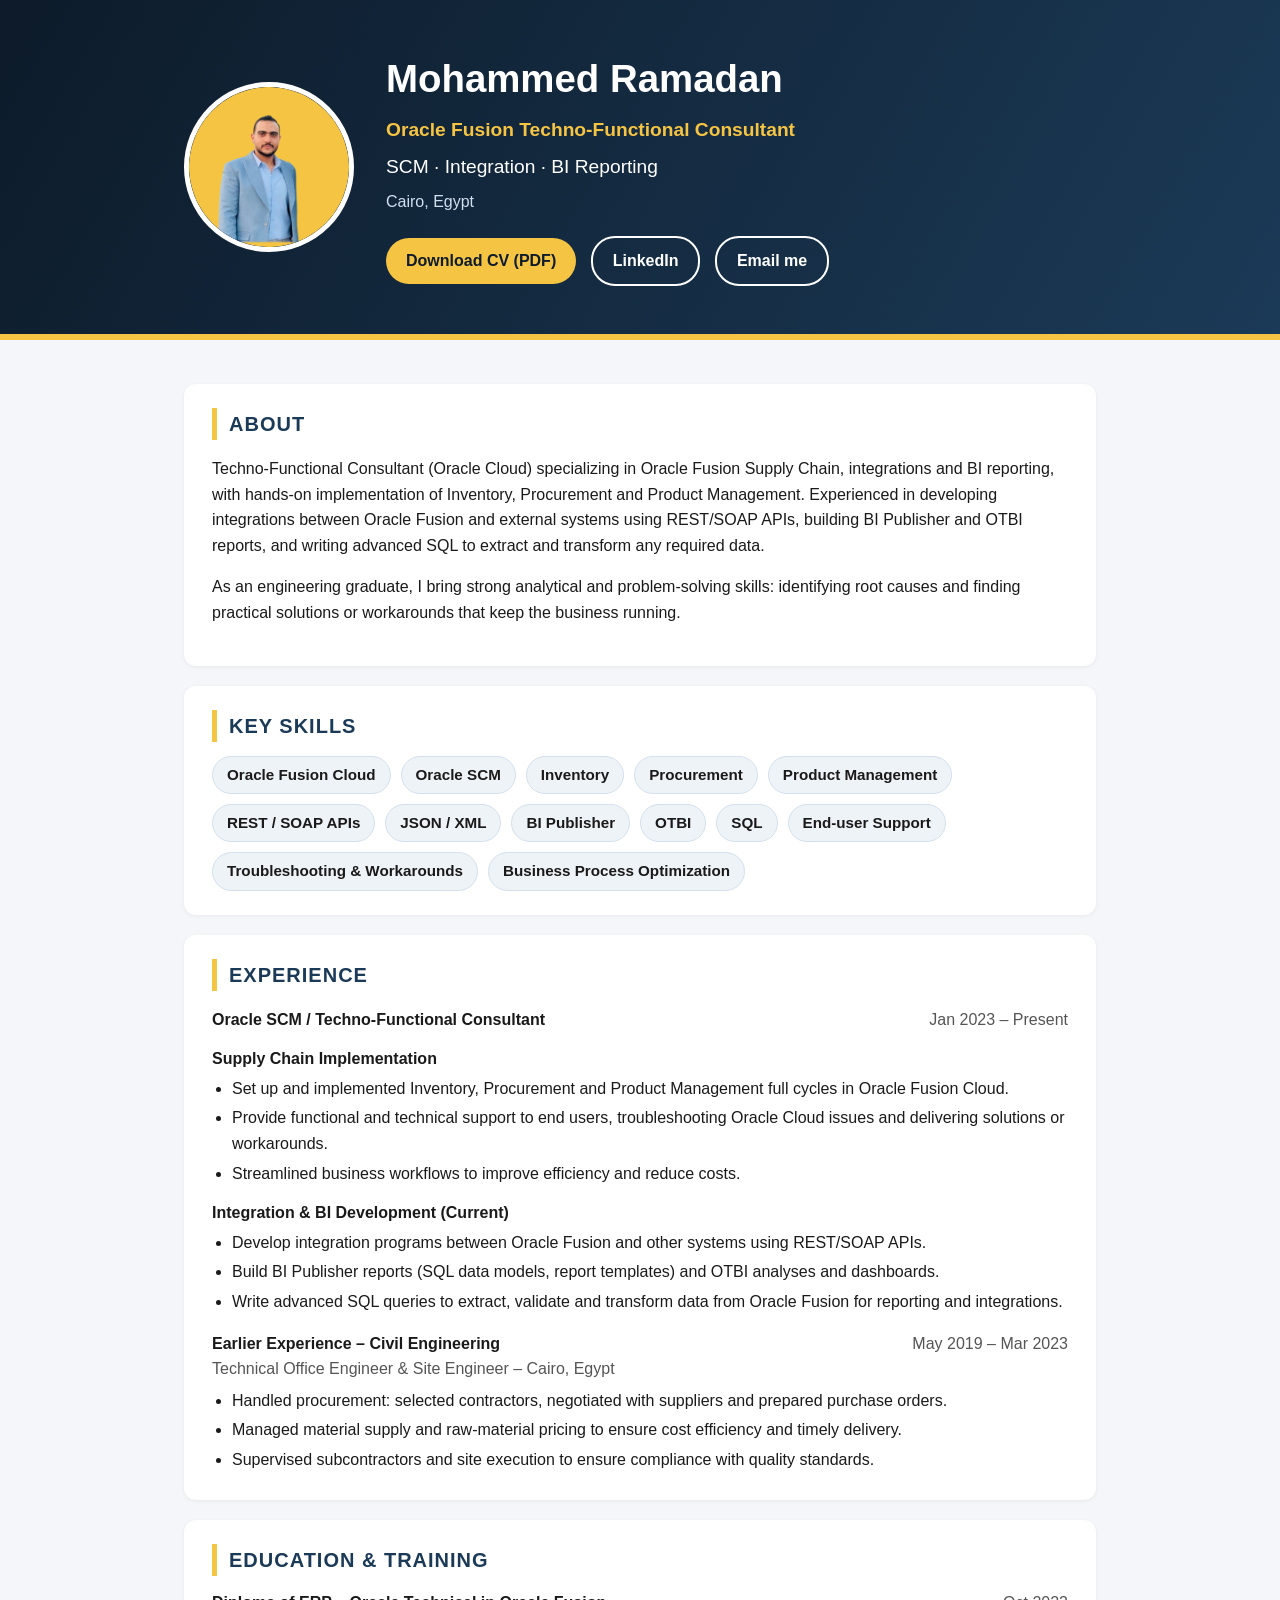
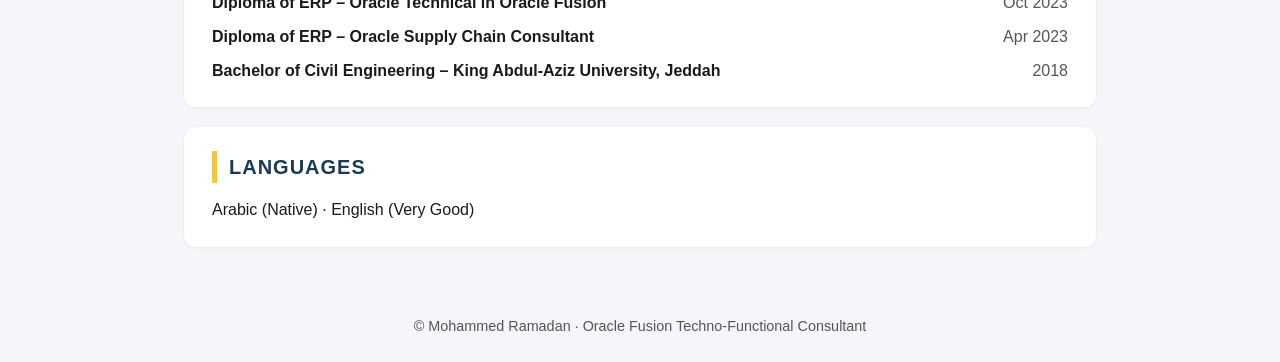
==== index.html @ 152b52aa "Add files via upload" ====
<!DOCTYPE html>
<html lang="en">
<head>
<meta charset="utf-8">
<meta name="viewport" content="width=device-width, initial-scale=1">
<title>Mohammed Ramadan | Oracle Fusion Techno-Functional Consultant (SCM, Integration, BI)</title>
<meta name="description" content="Mohammed Ramadan – Oracle Fusion Techno-Functional Consultant specializing in Supply Chain (Inventory, Procurement, Product Management), integrations with REST/SOAP APIs, BI Publisher, OTBI and SQL. Based in Cairo, Egypt.">
<meta name="keywords" content="Mohammed Ramadan, Oracle Fusion, Oracle Cloud, Techno-Functional Consultant, Oracle SCM, BI Publisher, OTBI, SQL, REST API, SOAP, Oracle Integration, Inventory, Procurement, Product Management, Cairo, Egypt">
<meta name="author" content="Mohammed Ramadan">
<meta property="og:title" content="Mohammed Ramadan | Oracle Fusion Techno-Functional Consultant">
<meta property="og:description" content="Oracle Fusion SCM, Integration (REST/SOAP APIs) and BI Reporting (BI Publisher, OTBI, SQL).">
<meta property="og:type" content="profile">
<script type="application/ld+json">
{
 "@context":"https://schema.org",
 "@type":"Person",
 "name":"Mohammed Ramadan",
 "jobTitle":"Oracle Fusion Techno-Functional Consultant",
 "email":"mailto:zidan.mohammed1994@gmail.com",
 "address":{"@type":"PostalAddress","addressLocality":"Cairo","addressCountry":"EG"},
 "alumniOf":{"@type":"CollegeOrUniversity","name":"King Abdul-Aziz University"},
 "knowsAbout":["Oracle Fusion Cloud","Oracle SCM","Inventory","Procurement","Product Management","REST API","SOAP","BI Publisher","OTBI","SQL"],
 "sameAs":["https://www.linkedin.com/in/mohammed-ramadan-729819268"]
}
</script>
<style>
:root{--navy:#0d1b2a;--navy2:#1b3a57;--gold:#f6c443;--text:#1a1a1a;--muted:#555;--bg:#f4f6f9}
*{box-sizing:border-box}
body{margin:0;font-family:Arial,Helvetica,sans-serif;color:var(--text);background:var(--bg);line-height:1.6}
header{background:linear-gradient(120deg,var(--navy),var(--navy2));color:#fff;border-bottom:6px solid var(--gold)}
.hero{max-width:960px;margin:0 auto;padding:48px 24px;display:flex;gap:32px;align-items:center;flex-wrap:wrap}
.hero img{width:170px;height:170px;border-radius:50%;border:5px solid #fff;flex-shrink:0}
.hero h1{margin:0;font-size:2.4rem}
.hero .role{color:var(--gold);font-weight:bold;font-size:1.2rem;margin:6px 0}
.hero .loc{color:#cfe0f0;margin:4px 0 16px}
.btns a{display:inline-block;margin:6px 10px 0 0;padding:10px 20px;border-radius:24px;font-weight:bold;text-decoration:none}
.btn-gold{background:var(--gold);color:var(--navy)}
.btn-line{border:2px solid #fff;color:#fff}
main{max-width:960px;margin:0 auto;padding:24px}
section{background:#fff;border-radius:12px;padding:24px 28px;margin:20px 0;box-shadow:0 1px 4px rgba(0,0,0,.06)}
h2{margin:0 0 14px;font-size:1.25rem;letter-spacing:1px;text-transform:uppercase;color:var(--navy2);border-left:5px solid var(--gold);padding-left:12px}
.chips{display:flex;flex-wrap:wrap;gap:10px}
.chip{background:#eef3f8;border:1px solid #d4e0ec;padding:6px 14px;border-radius:20px;font-weight:bold;font-size:.95rem}
.job{margin-top:16px}
.job-head{display:flex;justify-content:space-between;flex-wrap:wrap;gap:8px;font-weight:bold}
.job-head span:last-child{color:var(--muted);font-weight:normal}
.company{color:var(--muted);margin-bottom:6px}
h3{font-size:1rem;margin:14px 0 4px}
ul{margin:4px 0;padding-left:20px}
li{margin-bottom:4px}
footer{text-align:center;color:var(--muted);padding:24px;font-size:.9rem}
@media(max-width:600px){.hero{justify-content:center;text-align:center}.hero h1{font-size:1.9rem}}
</style>
</head>
<body>
<header>
 <div class="hero">
  <img src="[data-uri]" alt="Mohammed Ramadan – Oracle Fusion Consultant">
  <div>
   <h1>Mohammed Ramadan</h1>
   <div class="role">Oracle Fusion Techno-Functional Consultant</div>
   <div class="role" style="color:#fff;font-weight:normal">SCM · Integration · BI Reporting</div>
   <div class="loc">Cairo, Egypt</div>
   <div class="btns">
    <a class="btn-gold" href="Mohammed_Ramadan_CV.pdf" download>Download CV (PDF)</a>
    <a class="btn-line" href="https://www.linkedin.com/in/mohammed-ramadan-729819268" target="_blank" rel="noopener">LinkedIn</a>
    <a class="btn-line" href="mailto:zidan.mohammed1994@gmail.com">Email me</a>
   </div>
  </div>
 </div>
</header>
<main>
<section>
 <h2>About</h2>
 <p>Techno-Functional Consultant (Oracle Cloud) specializing in Oracle Fusion Supply Chain, integrations and BI reporting, with hands-on implementation of Inventory, Procurement and Product Management. Experienced in developing integrations between Oracle Fusion and external systems using REST/SOAP APIs, building BI Publisher and OTBI reports, and writing advanced SQL to extract and transform any required data.</p>
 <p>As an engineering graduate, I bring strong analytical and problem-solving skills: identifying root causes and finding practical solutions or workarounds that keep the business running.</p>
</section>

<section>
 <h2>Key Skills</h2>
 <div class="chips">
  <span class="chip">Oracle Fusion Cloud</span><span class="chip">Oracle SCM</span><span class="chip">Inventory</span><span class="chip">Procurement</span><span class="chip">Product Management</span>
  <span class="chip">REST / SOAP APIs</span><span class="chip">JSON / XML</span><span class="chip">BI Publisher</span><span class="chip">OTBI</span><span class="chip">SQL</span>
  <span class="chip">End-user Support</span><span class="chip">Troubleshooting &amp; Workarounds</span><span class="chip">Business Process Optimization</span>
 </div>
</section>

<section>
 <h2>Experience</h2>
 <div class="job">
  <div class="job-head"><span>Oracle SCM / Techno-Functional Consultant</span><span>Jan 2023 – Present</span></div>
  <h3>Supply Chain Implementation</h3>
  <ul>
   <li>Set up and implemented Inventory, Procurement and Product Management full cycles in Oracle Fusion Cloud.</li>
   <li>Provide functional and technical support to end users, troubleshooting Oracle Cloud issues and delivering solutions or workarounds.</li>
   <li>Streamlined business workflows to improve efficiency and reduce costs.</li>
  </ul>
  <h3>Integration &amp; BI Development (Current)</h3>
  <ul>
   <li>Develop integration programs between Oracle Fusion and other systems using REST/SOAP APIs.</li>
   <li>Build BI Publisher reports (SQL data models, report templates) and OTBI analyses and dashboards.</li>
   <li>Write advanced SQL queries to extract, validate and transform data from Oracle Fusion for reporting and integrations.</li>
  </ul>
 </div>
 <div class="job">
  <div class="job-head"><span>Earlier Experience – Civil Engineering</span><span>May 2019 – Mar 2023</span></div>
  <div class="company">Technical Office Engineer &amp; Site Engineer – Cairo, Egypt</div>
  <ul>
   <li>Handled procurement: selected contractors, negotiated with suppliers and prepared purchase orders.</li>
   <li>Managed material supply and raw-material pricing to ensure cost efficiency and timely delivery.</li>
   <li>Supervised subcontractors and site execution to ensure compliance with quality standards.</li>
  </ul>
 </div>
</section>

<section>
 <h2>Education &amp; Training</h2>
 <div class="job-head"><span>Diploma of ERP – Oracle Technical in Oracle Fusion</span><span>Oct 2023</span></div>
 <div class="job-head" style="margin-top:8px"><span>Diploma of ERP – Oracle Supply Chain Consultant</span><span>Apr 2023</span></div>
 <div class="job-head" style="margin-top:8px"><span>Bachelor of Civil Engineering – King Abdul-Aziz University, Jeddah</span><span>2018</span></div>
</section>

<section>
 <h2>Languages</h2>
 <p style="margin:0">Arabic (Native) · English (Very Good)</p>
</section>
</main>
<footer>© Mohammed Ramadan · Oracle Fusion Techno-Functional Consultant</footer>
</body>
</html>
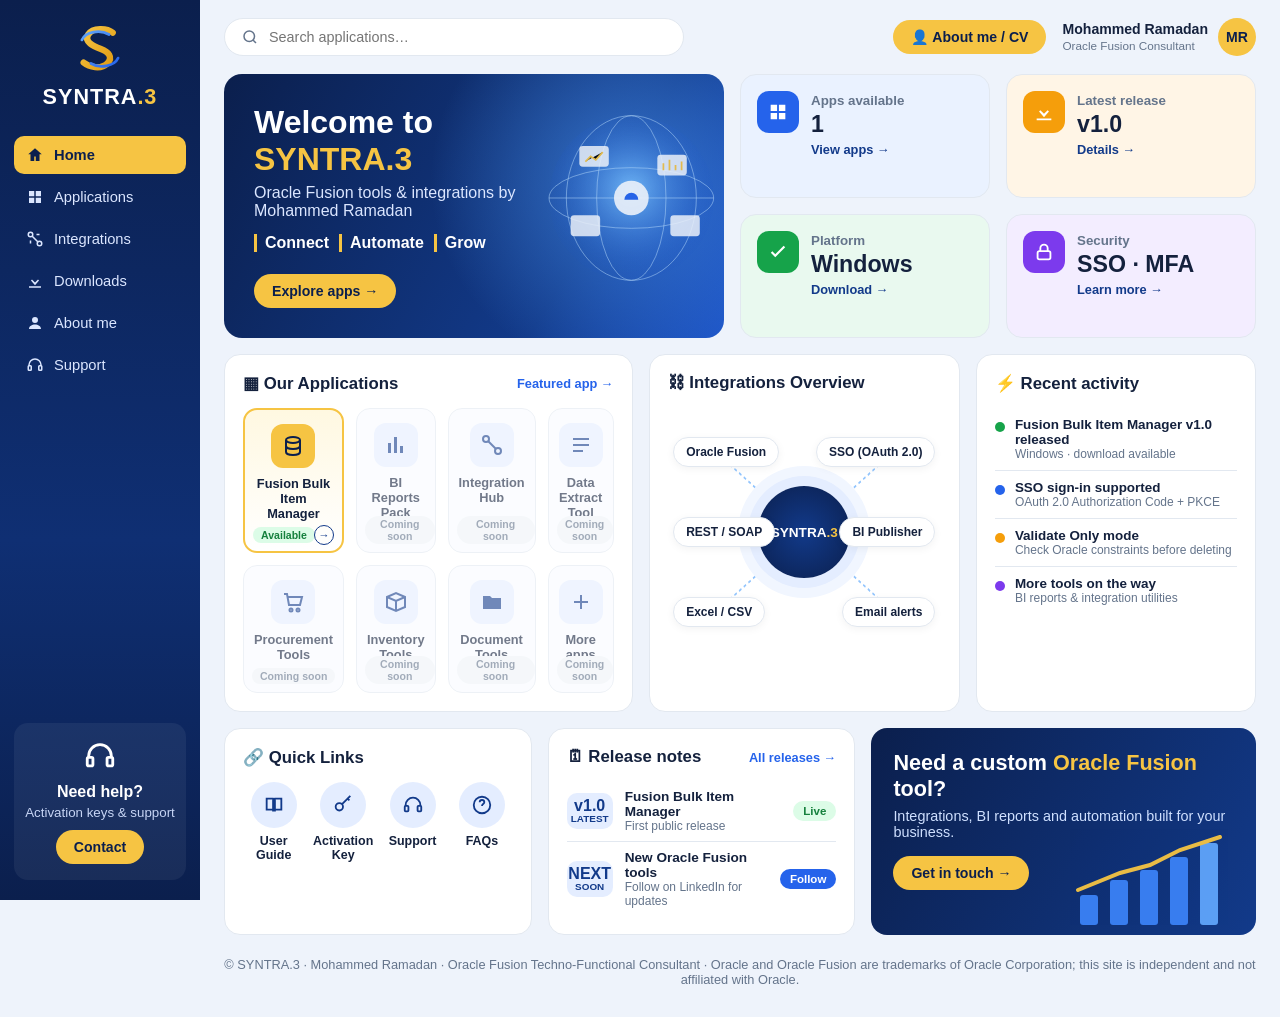
==== commit 4ae88f11: "New SYNTRA.3 portal + About me page" ====
--- a/index.html
+++ b/index.html
@@ -3,128 +3,270 @@
 <head>
 <meta charset="utf-8">
 <meta name="viewport" content="width=device-width, initial-scale=1">
-<title>Mohammed Ramadan | Oracle Fusion Techno-Functional Consultant (SCM, Integration, BI)</title>
-<meta name="description" content="Mohammed Ramadan – Oracle Fusion Techno-Functional Consultant specializing in Supply Chain (Inventory, Procurement, Product Management), integrations with REST/SOAP APIs, BI Publisher, OTBI and SQL. Based in Cairo, Egypt.">
-<meta name="keywords" content="Mohammed Ramadan, Oracle Fusion, Oracle Cloud, Techno-Functional Consultant, Oracle SCM, BI Publisher, OTBI, SQL, REST API, SOAP, Oracle Integration, Inventory, Procurement, Product Management, Cairo, Egypt">
-<meta name="author" content="Mohammed Ramadan">
-<meta property="og:title" content="Mohammed Ramadan | Oracle Fusion Techno-Functional Consultant">
-<meta property="og:description" content="Oracle Fusion SCM, Integration (REST/SOAP APIs) and BI Reporting (BI Publisher, OTBI, SQL).">
-<meta property="og:type" content="profile">
-<script type="application/ld+json">
-{
- "@context":"https://schema.org",
- "@type":"Person",
- "name":"Mohammed Ramadan",
- "jobTitle":"Oracle Fusion Techno-Functional Consultant",
- "email":"mailto:zidan.mohammed1994@gmail.com",
- "address":{"@type":"PostalAddress","addressLocality":"Cairo","addressCountry":"EG"},
- "alumniOf":{"@type":"CollegeOrUniversity","name":"King Abdul-Aziz University"},
- "knowsAbout":["Oracle Fusion Cloud","Oracle SCM","Inventory","Procurement","Product Management","REST API","SOAP","BI Publisher","OTBI","SQL"],
- "sameAs":["https://www.linkedin.com/in/mohammed-ramadan-729819268"]
-}
-</script>
+<title>SYNTRA.3 | Oracle Fusion Tools & Integrations – by Mohammed Ramadan</title>
+<meta name="description" content="SYNTRA.3 – a hub of Oracle Fusion tools and integrations by Mohammed Ramadan. Download Fusion Bulk Item Manager: bulk-delete mistakenly created items safely using the Delete Groups REST API.">
+<meta name="keywords" content="SYNTRA, Oracle Fusion tools, Fusion Bulk Item Manager, Delete Groups REST API, Oracle Fusion integration, Mohammed Ramadan">
 <style>
-:root{--navy:#0d1b2a;--navy2:#1b3a57;--gold:#f6c443;--text:#1a1a1a;--muted:#555;--bg:#f4f6f9}
+:root{--navy:#0b1f4d;--navy2:#123a8a;--blue:#2563eb;--gold:#f6c443;--bg:#eef3fb;--card:#fff;--text:#14213d;--muted:#64748b;--line:#e2e8f0}
 *{box-sizing:border-box}
-body{margin:0;font-family:Arial,Helvetica,sans-serif;color:var(--text);background:var(--bg);line-height:1.6}
-header{background:linear-gradient(120deg,var(--navy),var(--navy2));color:#fff;border-bottom:6px solid var(--gold)}
-.hero{max-width:960px;margin:0 auto;padding:48px 24px;display:flex;gap:32px;align-items:center;flex-wrap:wrap}
-.hero img{width:170px;height:170px;border-radius:50%;border:5px solid #fff;flex-shrink:0}
-.hero h1{margin:0;font-size:2.4rem}
-.hero .role{color:var(--gold);font-weight:bold;font-size:1.2rem;margin:6px 0}
-.hero .loc{color:#cfe0f0;margin:4px 0 16px}
-.btns a{display:inline-block;margin:6px 10px 0 0;padding:10px 20px;border-radius:24px;font-weight:bold;text-decoration:none}
+body{margin:0;font-family:"Segoe UI",Arial,Helvetica,sans-serif;background:var(--bg);color:var(--text)}
+a{color:inherit}
+.app{display:flex;min-height:100vh}
+/* sidebar */
+aside{width:200px;flex-shrink:0;background:linear-gradient(180deg,#0b1f4d 0%,#0f2f73 60%,#0b1f4d 100%);color:#fff;display:flex;flex-direction:column;padding:20px 14px;position:sticky;top:0;height:100vh}
+.brand{display:flex;flex-direction:column;align-items:center;gap:6px;margin-bottom:26px}
+.brand b{font-size:1.35rem;letter-spacing:1px}
+.brand b span{color:var(--gold)}
+nav a{display:flex;align-items:center;gap:10px;padding:10px 12px;border-radius:10px;text-decoration:none;color:#dbe6ff;font-size:.92rem;margin-bottom:4px}
+nav a:hover{background:rgba(255,255,255,.08)}
+nav a.active{background:var(--gold);color:var(--navy);font-weight:700}
+nav svg{width:18px;height:18px;flex-shrink:0}
+.help{margin-top:auto;text-align:center;background:rgba(255,255,255,.06);border-radius:14px;padding:16px 10px}
+.help small{display:block;color:#c7d5f5;margin:4px 0 10px}
+.btn{display:inline-flex;align-items:center;gap:8px;border:none;border-radius:999px;padding:9px 18px;font-weight:700;font-size:.88rem;cursor:pointer;text-decoration:none}
 .btn-gold{background:var(--gold);color:var(--navy)}
-.btn-line{border:2px solid #fff;color:#fff}
-main{max-width:960px;margin:0 auto;padding:24px}
-section{background:#fff;border-radius:12px;padding:24px 28px;margin:20px 0;box-shadow:0 1px 4px rgba(0,0,0,.06)}
-h2{margin:0 0 14px;font-size:1.25rem;letter-spacing:1px;text-transform:uppercase;color:var(--navy2);border-left:5px solid var(--gold);padding-left:12px}
-.chips{display:flex;flex-wrap:wrap;gap:10px}
-.chip{background:#eef3f8;border:1px solid #d4e0ec;padding:6px 14px;border-radius:20px;font-weight:bold;font-size:.95rem}
-.job{margin-top:16px}
-.job-head{display:flex;justify-content:space-between;flex-wrap:wrap;gap:8px;font-weight:bold}
-.job-head span:last-child{color:var(--muted);font-weight:normal}
-.company{color:var(--muted);margin-bottom:6px}
-h3{font-size:1rem;margin:14px 0 4px}
-ul{margin:4px 0;padding-left:20px}
-li{margin-bottom:4px}
-footer{text-align:center;color:var(--muted);padding:24px;font-size:.9rem}
-@media(max-width:600px){.hero{justify-content:center;text-align:center}.hero h1{font-size:1.9rem}}
+.btn-blue{background:var(--blue);color:#fff}
+.btn-ghost{background:#eef3fb;color:var(--navy2)}
+/* main */
+main{flex:1;padding:18px 24px 30px;min-width:0}
+.top{display:flex;align-items:center;gap:16px;margin-bottom:18px}
+.search{flex:1;max-width:460px;display:flex;align-items:center;gap:8px;background:#fff;border:1px solid var(--line);border-radius:999px;padding:9px 16px;color:var(--muted)}
+.search input{border:none;outline:none;flex:1;font-size:.9rem;background:transparent}
+.who{margin-left:auto;display:flex;align-items:center;gap:10px;font-size:.88rem}
+.avatar{width:38px;height:38px;border-radius:50%;background:var(--gold) url('') center/cover;display:grid;place-items:center;font-weight:800;color:var(--navy)}
+.grid-top{display:grid;grid-template-columns:2fr 1fr 1fr;gap:16px}
+.hero{grid-row:span 2;border-radius:18px;padding:30px;color:#fff;position:relative;overflow:hidden;
+ background:radial-gradient(circle at 80% 40%,rgba(80,160,255,.55),transparent 45%),linear-gradient(120deg,#0b1f4d,#123a8a 70%,#1e56c8)}
+.hero h1{margin:0 0 6px;font-size:2rem}.hero h1 span{color:var(--gold)}
+.hero p{margin:0 0 14px;color:#dbe6ff}
+.hero .tags{display:flex;gap:10px;flex-wrap:wrap;margin-bottom:22px;font-weight:600}
+.hero .tags span{border-left:3px solid var(--gold);padding-left:8px}
+.globe{position:absolute;right:-20px;top:20px;width:260px;opacity:.9}
+.hero > *:not(.globe){position:relative;max-width:62%}
+.stat{border-radius:16px;padding:16px;display:flex;gap:12px;align-items:flex-start;border:1px solid var(--line)}
+.stat .ic{width:42px;height:42px;border-radius:12px;display:grid;place-items:center;flex-shrink:0}
+.stat .ic svg{width:22px;height:22px}
+.stat small{color:var(--muted);font-weight:600}
+.stat b{display:block;font-size:1.45rem;margin:2px 0}
+.stat a{font-size:.8rem;font-weight:700;text-decoration:none;color:var(--navy2)}
+.s1{background:#eaf2ff}.s1 .ic{background:#2563eb;color:#fff}
+.s2{background:#fff5e6}.s2 .ic{background:#f59e0b;color:#fff}
+.s3{background:#e9f9ef}.s3 .ic{background:#16a34a;color:#fff}
+.s4{background:#f3edff}.s4 .ic{background:#7c3aed;color:#fff}
+.card{background:var(--card);border-radius:16px;padding:18px;border:1px solid var(--line)}
+.card h2{font-size:1.05rem;margin:0;display:flex;align-items:center;gap:8px}
+.card .head{display:flex;justify-content:space-between;align-items:center;margin-bottom:14px}
+.card .head a{font-size:.8rem;color:var(--blue);text-decoration:none;font-weight:600}
+.row2{display:grid;grid-template-columns:1.25fr 1fr .9fr;gap:16px;margin-top:16px}
+.apps{display:grid;grid-template-columns:repeat(4,1fr);gap:12px}
+.tile{position:relative;border:1px solid var(--line);border-radius:14px;padding:14px 10px 30px;text-align:center;background:#f8fbff;cursor:pointer;transition:.15s}
+.tile:hover{transform:translateY(-2px);box-shadow:0 6px 16px rgba(18,58,138,.12)}
+.tile .ti{width:44px;height:44px;margin:0 auto 8px;border-radius:12px;display:grid;place-items:center;background:#e4edff;color:var(--navy2)}
+.tile .ti svg{width:24px;height:24px}
+.tile b{font-size:.8rem;display:block}
+.tile .badge{position:absolute;left:8px;bottom:8px;font-size:.66rem;font-weight:700;padding:2px 8px;border-radius:999px}
+.live{background:#dcfce7;color:#15803d}.soon{background:#eef2f7;color:#64748b}
+.tile .go{position:absolute;right:8px;bottom:6px;width:20px;height:20px;border-radius:50%;border:1.5px solid var(--navy2);display:grid;place-items:center;font-size:.7rem;color:var(--navy2)}
+.tile.featured{background:linear-gradient(180deg,#fff8e1,#fff);border:2px solid var(--gold)}
+.tile.featured .ti{background:var(--gold);color:var(--navy)}
+.tile.disabled{opacity:.6;cursor:default}.tile.disabled:hover{transform:none;box-shadow:none}
+.hub{position:relative;height:250px}
+.hub svg.lines{position:absolute;inset:0;width:100%;height:100%}
+.node{position:absolute;background:#fff;border:1px solid var(--line);border-radius:999px;padding:7px 12px;font-size:.75rem;font-weight:700;box-shadow:0 2px 8px rgba(0,0,0,.05);white-space:nowrap}
+.node{z-index:2}
+.core{position:absolute;left:50%;top:50%;transform:translate(-50%,-50%);width:92px;height:92px;font-size:.85rem;white-space:nowrap;border-radius:50%;background:radial-gradient(circle,#123a8a,#0b1f4d);color:#fff;display:grid;place-items:center;text-align:center;font-weight:800;box-shadow:0 0 0 10px #e4edff,0 0 0 20px #f1f6ff}
+.core span{color:var(--gold)}
+.feed div{display:flex;gap:10px;padding:9px 0;border-bottom:1px solid var(--line);font-size:.84rem}
+.feed div:last-child{border:none}
+.feed i{font-style:normal;color:var(--muted);font-size:.75rem;display:block}
+.dot{width:10px;height:10px;border-radius:50%;margin-top:5px;flex-shrink:0}
+.row3{display:grid;grid-template-columns:1fr 1fr 1.25fr;gap:16px;margin-top:16px}
+.links{display:grid;grid-template-columns:repeat(4,1fr);gap:8px;text-align:center}
+.links a{text-decoration:none;font-size:.78rem;font-weight:700}
+.links .ci{width:46px;height:46px;border-radius:50%;margin:0 auto 6px;display:grid;place-items:center;background:#e4edff;color:var(--navy2)}
+.links .ci svg{width:22px;height:22px}
+.ev{display:flex;align-items:center;gap:12px;padding:8px 0;border-bottom:1px solid var(--line)}
+.ev:last-child{border:none}
+.date{width:46px;text-align:center;border-radius:10px;background:#e4edff;padding:4px 0;font-weight:800;color:var(--navy2);line-height:1.1}
+.date small{display:block;font-size:.62rem;font-weight:700}
+.ev .t{flex:1;font-size:.85rem}.ev .t i{display:block;font-style:normal;color:var(--muted);font-size:.75rem}
+.pill{font-size:.72rem;font-weight:700;padding:4px 10px;border-radius:999px}
+.promo{border-radius:16px;padding:22px;color:#fff;background:linear-gradient(120deg,#0b1f4d,#123a8a);position:relative;overflow:hidden}
+.promo h3{margin:0;font-size:1.35rem}.promo h3 span{color:var(--gold)}
+.promo p{color:#cfe0ff;margin:6px 0 16px;font-size:.9rem}
+.promo svg{position:absolute;right:16px;bottom:10px;width:170px;opacity:.95}
+/* modal */
+.modal{position:fixed;inset:0;background:rgba(11,31,77,.55);display:none;align-items:center;justify-content:center;padding:20px;z-index:50}
+.modal.open{display:flex}
+.sheet{background:#fff;border-radius:18px;max-width:640px;width:100%;max-height:90vh;overflow:auto;padding:26px}
+.sheet h3{margin:0 0 4px;font-size:1.35rem}
+.sheet .meta{color:var(--muted);font-size:.85rem;margin-bottom:14px}
+.sheet ol,.sheet ul{padding-left:20px;line-height:1.6;font-size:.92rem}
+.sheet .actions{display:flex;gap:10px;flex-wrap:wrap;margin-top:16px}
+.x{float:right;border:none;background:#eef3fb;border-radius:50%;width:32px;height:32px;cursor:pointer;font-size:1rem}
+footer{text-align:center;color:var(--muted);font-size:.8rem;margin-top:22px}
+@media(max-width:1100px){.grid-top{grid-template-columns:1fr 1fr}.hero{grid-column:span 2;grid-row:auto}.row2,.row3{grid-template-columns:1fr}.apps{grid-template-columns:repeat(4,1fr)}}
+@media(max-width:760px){aside{display:none}.apps,.links{grid-template-columns:repeat(2,1fr)}.grid-top{grid-template-columns:1fr}.hero{grid-column:auto}.globe{display:none}.who span{display:none}}
 </style>
 </head>
 <body>
-<header>
- <div class="hero">
-  <img src="[data-uri]" alt="Mohammed Ramadan – Oracle Fusion Consultant">
-  <div>
-   <h1>Mohammed Ramadan</h1>
-   <div class="role">Oracle Fusion Techno-Functional Consultant</div>
-   <div class="role" style="color:#fff;font-weight:normal">SCM · Integration · BI Reporting</div>
-   <div class="loc">Cairo, Egypt</div>
-   <div class="btns">
-    <a class="btn-gold" href="Mohammed_Ramadan_CV.pdf" download>Download CV (PDF)</a>
-    <a class="btn-line" href="https://www.linkedin.com/in/mohammed-ramadan-729819268" target="_blank" rel="noopener">LinkedIn</a>
-    <a class="btn-line" href="mailto:zidan.mohammed1994@gmail.com">Email me</a>
-   </div>
+<div class="app">
+<aside>
+ <div class="brand">
+  <svg width="58" height="58" viewBox="0 0 64 64" aria-hidden="true"><defs><linearGradient id="g1" x1="0" y1="0" x2="1" y2="1"><stop offset="0" stop-color="#f6c443"/><stop offset="1" stop-color="#e09b12"/></linearGradient><linearGradient id="g2" x1="0" y1="0" x2="1" y2="1"><stop offset="0" stop-color="#60a5fa"/><stop offset="1" stop-color="#2563eb"/></linearGradient></defs><path d="M46 14c-6-5-22-6-27 2s6 13 14 16 14 9 7 16-20 4-26-1" fill="none" stroke="url(#g1)" stroke-width="7" stroke-linecap="round"/><path d="M12 22c4-9 20-12 30-6M52 42c-4 9-20 12-30 6" fill="none" stroke="url(#g2)" stroke-width="3" stroke-linecap="round"/></svg>
+  <b>SYNTRA<span>.3</span></b>
+ </div>
+ <nav>
+  <a class="active" href="#"><svg viewBox="0 0 24 24" fill="currentColor"><path d="M12 3l9 8h-3v9h-5v-6h-2v6H6v-9H3z"/></svg>Home</a>
+  <a href="#apps"><svg viewBox="0 0 24 24" fill="currentColor"><path d="M4 4h7v7H4zM13 4h7v7h-7zM4 13h7v7H4zM13 13h7v7h-7z"/></svg>Applications</a>
+  <a href="#integrations"><svg viewBox="0 0 24 24" fill="none" stroke="currentColor" stroke-width="2"><circle cx="6" cy="6" r="3"/><circle cx="18" cy="18" r="3"/><path d="M8 8l8 8M18 6h-4M6 18v-4"/></svg>Integrations</a>
+  <a href="#" onclick="openApp();return false"><svg viewBox="0 0 24 24" fill="currentColor"><path d="M12 3v11l4-4 1.4 1.4L12 17.8 6.6 11.4 8 10l4 4V3zM4 19h16v2H4z"/></svg>Downloads</a>
+  <a href="about.html"><svg viewBox="0 0 24 24" fill="currentColor"><path d="M12 12a4 4 0 100-8 4 4 0 000 8zm-8 8c0-4 4-6 8-6s8 2 8 6z"/></svg>About me</a>
+  <a href="#support"><svg viewBox="0 0 24 24" fill="none" stroke="currentColor" stroke-width="2"><path d="M4 13v-1a8 8 0 0116 0v1"/><rect x="3" y="13" width="4" height="6" rx="1"/><rect x="17" y="13" width="4" height="6" rx="1"/></svg>Support</a>
+ </nav>
+ <div class="help" id="support">
+  <svg width="34" height="34" viewBox="0 0 24 24" fill="none" stroke="#fff" stroke-width="2"><path d="M4 13v-1a8 8 0 0116 0v1"/><rect x="3" y="13" width="4" height="6" rx="1"/><rect x="17" y="13" width="4" height="6" rx="1"/></svg>
+  <div style="font-weight:700;margin-top:6px">Need help?</div>
+  <small>Activation keys &amp; support</small>
+  <a class="btn btn-gold" href="mailto:zidan.mohammed1994@gmail.com?subject=SYNTRA.3%20Support">Contact</a>
+ </div>
+</aside>
+
+<main>
+ <div class="top">
+  <label class="search"><svg width="18" height="18" viewBox="0 0 24 24" fill="none" stroke="currentColor" stroke-width="2"><circle cx="11" cy="11" r="7"/><path d="M20 20l-4-4"/></svg><input id="q" placeholder="Search applications…" oninput="filterApps(this.value)"></label>
+  <a class="btn btn-gold" href="about.html" style="margin-left:auto">👤 About me / CV</a>
+  <div class="who" style="margin-left:0"><span><b>Mohammed Ramadan</b><br><small style="color:var(--muted)">Oracle Fusion Consultant</small></span><div class="avatar">MR</div></div>
+ </div>
+
+ <div class="grid-top">
+  <section class="hero">
+   <svg class="globe" viewBox="0 0 300 260" aria-hidden="true"><defs><radialGradient id="gl" cx="50%" cy="45%"><stop offset="0" stop-color="#7cc4ff" stop-opacity=".9"/><stop offset="1" stop-color="#1e56c8" stop-opacity=".1"/></radialGradient></defs><circle cx="170" cy="120" r="95" fill="url(#gl)"/><g fill="none" stroke="#bfe3ff" stroke-opacity=".6"><ellipse cx="170" cy="120" rx="95" ry="35"/><ellipse cx="170" cy="120" rx="40" ry="95"/><ellipse cx="170" cy="120" rx="75" ry="95"/><path d="M75 120h190"/></g><g fill="#fff" fill-opacity=".85"><rect x="110" y="60" width="34" height="24" rx="4"/><rect x="200" y="70" width="34" height="24" rx="4"/><rect x="215" y="140" width="34" height="24" rx="4"/><rect x="100" y="140" width="34" height="24" rx="4"/></g><g stroke="#f6c443" stroke-width="2"><path d="M117 78l6-6 6 4 8-9"/><path d="M207 88v-8M214 88v-12M221 88v-6M228 88v-10"/></g><circle cx="170" cy="120" r="20" fill="#fff" fill-opacity=".9"/><path d="M162 122a8 8 0 0116 0z" fill="#2563eb"/></svg>
+   <h1>Welcome to <span>SYNTRA.3</span></h1>
+   <p>Oracle Fusion tools &amp; integrations by Mohammed Ramadan</p>
+   <div class="tags"><span>Connect</span><span>Automate</span><span>Grow</span></div>
+   <a class="btn btn-gold" href="#apps">Explore apps →</a>
+  </section>
+  <div class="stat s1"><div class="ic"><svg viewBox="0 0 24 24" fill="currentColor"><path d="M4 4h7v7H4zM13 4h7v7h-7zM4 13h7v7H4zM13 13h7v7h-7z"/></svg></div><div><small>Apps available</small><b>1</b><a href="#apps">View apps →</a></div></div>
+  <div class="stat s2"><div class="ic"><svg viewBox="0 0 24 24" fill="currentColor"><path d="M12 3v11l4-4 1.4 1.4L12 17.8 6.6 11.4 8 10l4 4V3zM4 19h16v2H4z"/></svg></div><div><small>Latest release</small><b>v1.0</b><a href="#" onclick="openApp();return false">Details →</a></div></div>
+  <div class="stat s3"><div class="ic"><svg viewBox="0 0 24 24" fill="none" stroke="currentColor" stroke-width="2.4"><path d="M5 12l4 4 10-10"/></svg></div><div><small>Platform</small><b>Windows</b><a href="https://github.com/sentra-erp/sentra-erp.github.io/releases/latest" target="_blank" rel="noopener">Download →</a></div></div>
+  <div class="stat s4"><div class="ic"><svg viewBox="0 0 24 24" fill="none" stroke="currentColor" stroke-width="2"><rect x="5" y="11" width="14" height="9" rx="2"/><path d="M8 11V8a4 4 0 018 0v3"/></svg></div><div><small>Security</small><b>SSO · MFA</b><a href="#" onclick="openApp();return false">Learn more →</a></div></div>
+ </div>
+
+ <div class="row2">
+  <section class="card" id="apps">
+   <div class="head"><h2>▦ Our Applications</h2><a href="#" onclick="openApp();return false">Featured app →</a></div>
+   <div class="apps" id="appGrid">
+    <div class="tile featured" data-name="fusion bulk item manager oracle integration delete items" onclick="openApp()">
+     <div class="ti"><svg viewBox="0 0 24 24" fill="none" stroke="currentColor" stroke-width="2"><ellipse cx="12" cy="6" rx="7" ry="3"/><path d="M5 6v6c0 1.7 3.1 3 7 3s7-1.3 7-3V6M5 12v6c0 1.7 3.1 3 7 3s7-1.3 7-3v-6"/></svg></div>
+     <b>Fusion Bulk Item Manager</b><span class="badge live">Available</span><span class="go">→</span>
+    </div>
+    <div class="tile disabled" data-name="bi reports business intelligence"><div class="ti"><svg viewBox="0 0 24 24" fill="currentColor"><path d="M4 20V10h3v10zm6 0V4h3v16zm6 0v-7h3v7z"/></svg></div><b>BI Reports Pack</b><span class="badge soon">Coming soon</span></div>
+    <div class="tile disabled" data-name="integration hub rest api"><div class="ti"><svg viewBox="0 0 24 24" fill="none" stroke="currentColor" stroke-width="2"><circle cx="6" cy="6" r="3"/><circle cx="18" cy="18" r="3"/><path d="M8 8l8 8"/></svg></div><b>Integration Hub</b><span class="badge soon">Coming soon</span></div>
+    <div class="tile disabled" data-name="data extract sql"><div class="ti"><svg viewBox="0 0 24 24" fill="none" stroke="currentColor" stroke-width="2"><path d="M4 6h16M4 12h16M4 18h10"/></svg></div><b>Data Extract Tool</b><span class="badge soon">Coming soon</span></div>
+    <div class="tile disabled" data-name="procurement tools"><div class="ti"><svg viewBox="0 0 24 24" fill="none" stroke="currentColor" stroke-width="2"><path d="M3 4h3l2 11h11l2-8H7"/><circle cx="10" cy="20" r="1.5"/><circle cx="17" cy="20" r="1.5"/></svg></div><b>Procurement Tools</b><span class="badge soon">Coming soon</span></div>
+    <div class="tile disabled" data-name="inventory tools"><div class="ti"><svg viewBox="0 0 24 24" fill="none" stroke="currentColor" stroke-width="2"><path d="M3 7l9-4 9 4v10l-9 4-9-4z"/><path d="M3 7l9 4 9-4M12 11v10"/></svg></div><b>Inventory Tools</b><span class="badge soon">Coming soon</span></div>
+    <div class="tile disabled" data-name="document management"><div class="ti"><svg viewBox="0 0 24 24" fill="currentColor"><path d="M3 6h7l2 2h9v11H3z"/></svg></div><b>Document Tools</b><span class="badge soon">Coming soon</span></div>
+    <div class="tile disabled" data-name="more apps"><div class="ti"><svg viewBox="0 0 24 24" fill="currentColor"><path d="M11 5h2v14h-2zM5 11h14v2H5z"/></svg></div><b>More apps</b><span class="badge soon">Coming soon</span></div>
+   </div>
+  </section>
+
+  <section class="card" id="integrations">
+   <div class="head"><h2>⛓ Integrations Overview</h2></div>
+   <div class="hub">
+    <svg class="lines" viewBox="0 0 400 250" preserveAspectRatio="none"><g stroke="#93c5fd" stroke-width="2" stroke-dasharray="4 4" fill="none"><path d="M70 45L200 125M70 125H200M70 205L200 125M330 45L200 125M330 125H200M330 205L200 125"/></g></svg>
+    <div class="node" style="left:2%;top:12%">Oracle Fusion</div>
+    <div class="node" style="left:2%;top:44%">REST / SOAP</div>
+    <div class="node" style="left:2%;top:76%">Excel / CSV</div>
+    <div class="node" style="right:2%;top:12%">SSO (OAuth 2.0)</div>
+    <div class="node" style="right:2%;top:44%">BI Publisher</div>
+    <div class="node" style="right:2%;top:76%">Email alerts</div>
+    <div class="core"><div>SYNTRA<span>.3</span></div></div>
+   </div>
+  </section>
+
+  <section class="card">
+   <div class="head"><h2>⚡ Recent activity</h2></div>
+   <div class="feed">
+    <div><span class="dot" style="background:#16a34a"></span><span><b>Fusion Bulk Item Manager v1.0 released</b><i>Windows · download available</i></span></div>
+    <div><span class="dot" style="background:#2563eb"></span><span><b>SSO sign-in supported</b><i>OAuth 2.0 Authorization Code + PKCE</i></span></div>
+    <div><span class="dot" style="background:#f59e0b"></span><span><b>Validate Only mode</b><i>Check Oracle constraints before deleting</i></span></div>
+    <div><span class="dot" style="background:#7c3aed"></span><span><b>More tools on the way</b><i>BI reports &amp; integration utilities</i></span></div>
+   </div>
+  </section>
+ </div>
+
+ <div class="row3">
+  <section class="card">
+   <div class="head"><h2>🔗 Quick Links</h2></div>
+   <div class="links">
+    <a href="#" onclick="openApp();return false"><div class="ci"><svg viewBox="0 0 24 24" fill="none" stroke="currentColor" stroke-width="2"><path d="M4 5h7a2 2 0 012 2v12a2 2 0 00-2-2H4zM20 5h-7a2 2 0 00-2 2v12a2 2 0 012-2h7z"/></svg></div>User Guide</a>
+    <a href="mailto:zidan.mohammed1994@gmail.com?subject=Fusion%20Bulk%20Item%20Manager%20-%20Activation%20Key"><div class="ci"><svg viewBox="0 0 24 24" fill="none" stroke="currentColor" stroke-width="2"><circle cx="8" cy="14" r="4"/><path d="M11 11l9-9M17 5l2 2"/></svg></div>Activation Key</a>
+    <a href="mailto:zidan.mohammed1994@gmail.com?subject=SYNTRA.3%20Support"><div class="ci"><svg viewBox="0 0 24 24" fill="none" stroke="currentColor" stroke-width="2"><path d="M4 13v-1a8 8 0 0116 0v1"/><rect x="3" y="13" width="4" height="6" rx="1"/><rect x="17" y="13" width="4" height="6" rx="1"/></svg></div>Support</a>
+    <a href="#" onclick="openApp('faq');return false"><div class="ci"><svg viewBox="0 0 24 24" fill="none" stroke="currentColor" stroke-width="2"><circle cx="12" cy="12" r="9"/><path d="M9.5 9a2.5 2.5 0 015 0c0 2-2.5 2-2.5 4M12 17h.01"/></svg></div>FAQs</a>
+   </div>
+  </section>
+
+  <section class="card">
+   <div class="head"><h2>🗓 Release notes</h2><a href="https://github.com/sentra-erp/sentra-erp.github.io/releases" target="_blank" rel="noopener">All releases →</a></div>
+   <div class="ev"><div class="date">v1.0<small>LATEST</small></div><div class="t"><b>Fusion Bulk Item Manager</b><i>First public release</i></div><span class="pill" style="background:#dcfce7;color:#15803d">Live</span></div>
+   <div class="ev"><div class="date">NEXT<small>SOON</small></div><div class="t"><b>New Oracle Fusion tools</b><i>Follow on LinkedIn for updates</i></div><a class="pill" style="background:#2563eb;color:#fff;text-decoration:none" href="https://www.linkedin.com/in/mohammed-ramadan-729819268" target="_blank" rel="noopener">Follow</a></div>
+  </section>
+
+  <section class="promo">
+   <h3>Need a custom <span>Oracle Fusion</span> tool?</h3>
+   <p>Integrations, BI reports and automation built for your business.</p>
+   <a class="btn btn-gold" href="mailto:zidan.mohammed1994@gmail.com?subject=Custom%20Oracle%20Fusion%20tool">Get in touch →</a>
+   <svg viewBox="0 0 170 90" aria-hidden="true"><g fill="#3b82f6"><rect x="10" y="60" width="18" height="30" rx="3"/><rect x="40" y="45" width="18" height="45" rx="3"/><rect x="70" y="35" width="18" height="55" rx="3"/><rect x="100" y="22" width="18" height="68" rx="3"/><rect x="130" y="8" width="18" height="82" rx="3" fill="#60a5fa"/></g><path d="M8 55L50 38 80 30 110 15 150 2" stroke="#f6c443" stroke-width="4" fill="none" stroke-linecap="round"/></svg>
+  </section>
+ </div>
+ <footer>© SYNTRA.3 · Mohammed Ramadan · Oracle Fusion Techno-Functional Consultant · Oracle and Oracle Fusion are trademarks of Oracle Corporation; this site is independent and not affiliated with Oracle.</footer>
+</main>
+</div>
+
+<div class="modal" id="m" onclick="if(event.target===this)closeApp()">
+ <div class="sheet">
+  <button class="x" onclick="closeApp()" aria-label="Close">✕</button>
+  <h3>Fusion Bulk Item Manager</h3>
+  <div class="meta">v1.0 · Windows · Python desktop app · Oracle Fusion Delete Groups REST API</div>
+  <p>Safely bulk-delete mistakenly created items from the Oracle Fusion Item Master — using Oracle's supported flow: create delete group → add items → Check Constraints → Submit for Delete.</p>
+  <b>Features</b>
+  <ul>
+   <li>Item codes or exact descriptions, typed or uploaded from Excel/CSV (drag &amp; drop)</li>
+   <li><b>Validate Only</b> (default): runs everything up to Check Constraints — nothing is deleted</li>
+   <li><b>Delete Items</b>: asks you to type DELETE, skips blocked items, submits and confirms removal</li>
+   <li>Basic sign-in with MFA push, or SSO via OAuth 2.0 (PKCE). Passwords are never saved</li>
+   <li>KPI cards, live console, results table and optional email notifications</li>
+  </ul>
+  <b>How to start</b>
+  <ol>
+   <li>Download <code>OIC-IT-DE-INT.exe</code> and run it (no installation needed).</li>
+   <li>If Windows shows “Windows protected your PC”, click <b>More info → Run anyway</b>.</li>
+   <li>Copy the <b>Machine ID</b> the app shows and send it to request your activation key.</li>
+   <li>Open Settings: Fusion URL (<code>https://&lt;pod&gt;.fa.&lt;dc&gt;.oraclecloud.com</code>), user and password.</li>
+   <li>Always run <b>Validate Only</b> first.</li>
+  </ol>
+  <div id="faq">
+  <b>FAQs</b>
+  <ul>
+   <li><b>Which items can't be deleted?</b> Items used in POs, with transactions, etc. — Oracle blocks them, and the app shows Oracle's reason.</li>
+   <li><b>What role does the Fusion user need?</b> Privileges for Product Management deletion groups and reading items / inventory organizations.</li>
+   <li><b>Can one key activate two computers?</b> No — each key works only on the machine it was issued for.</li>
+  </ul>
   </div>
- </div>
-</header>
-<main>
-<section>
- <h2>About</h2>
- <p>Techno-Functional Consultant (Oracle Cloud) specializing in Oracle Fusion Supply Chain, integrations and BI reporting, with hands-on implementation of Inventory, Procurement and Product Management. Experienced in developing integrations between Oracle Fusion and external systems using REST/SOAP APIs, building BI Publisher and OTBI reports, and writing advanced SQL to extract and transform any required data.</p>
- <p>As an engineering graduate, I bring strong analytical and problem-solving skills: identifying root causes and finding practical solutions or workarounds that keep the business running.</p>
-</section>
-
-<section>
- <h2>Key Skills</h2>
- <div class="chips">
-  <span class="chip">Oracle Fusion Cloud</span><span class="chip">Oracle SCM</span><span class="chip">Inventory</span><span class="chip">Procurement</span><span class="chip">Product Management</span>
-  <span class="chip">REST / SOAP APIs</span><span class="chip">JSON / XML</span><span class="chip">BI Publisher</span><span class="chip">OTBI</span><span class="chip">SQL</span>
-  <span class="chip">End-user Support</span><span class="chip">Troubleshooting &amp; Workarounds</span><span class="chip">Business Process Optimization</span>
- </div>
-</section>
-
-<section>
- <h2>Experience</h2>
- <div class="job">
-  <div class="job-head"><span>Oracle SCM / Techno-Functional Consultant</span><span>Jan 2023 – Present</span></div>
-  <h3>Supply Chain Implementation</h3>
-  <ul>
-   <li>Set up and implemented Inventory, Procurement and Product Management full cycles in Oracle Fusion Cloud.</li>
-   <li>Provide functional and technical support to end users, troubleshooting Oracle Cloud issues and delivering solutions or workarounds.</li>
-   <li>Streamlined business workflows to improve efficiency and reduce costs.</li>
-  </ul>
-  <h3>Integration &amp; BI Development (Current)</h3>
-  <ul>
-   <li>Develop integration programs between Oracle Fusion and other systems using REST/SOAP APIs.</li>
-   <li>Build BI Publisher reports (SQL data models, report templates) and OTBI analyses and dashboards.</li>
-   <li>Write advanced SQL queries to extract, validate and transform data from Oracle Fusion for reporting and integrations.</li>
-  </ul>
- </div>
- <div class="job">
-  <div class="job-head"><span>Earlier Experience – Civil Engineering</span><span>May 2019 – Mar 2023</span></div>
-  <div class="company">Technical Office Engineer &amp; Site Engineer – Cairo, Egypt</div>
-  <ul>
-   <li>Handled procurement: selected contractors, negotiated with suppliers and prepared purchase orders.</li>
-   <li>Managed material supply and raw-material pricing to ensure cost efficiency and timely delivery.</li>
-   <li>Supervised subcontractors and site execution to ensure compliance with quality standards.</li>
-  </ul>
- </div>
-</section>
-
-<section>
- <h2>Education &amp; Training</h2>
- <div class="job-head"><span>Diploma of ERP – Oracle Technical in Oracle Fusion</span><span>Oct 2023</span></div>
- <div class="job-head" style="margin-top:8px"><span>Diploma of ERP – Oracle Supply Chain Consultant</span><span>Apr 2023</span></div>
- <div class="job-head" style="margin-top:8px"><span>Bachelor of Civil Engineering – King Abdul-Aziz University, Jeddah</span><span>2018</span></div>
-</section>
-
-<section>
- <h2>Languages</h2>
- <p style="margin:0">Arabic (Native) · English (Very Good)</p>
-</section>
-</main>
-<footer>© Mohammed Ramadan · Oracle Fusion Techno-Functional Consultant</footer>
+  <div class="actions">
+   <a class="btn btn-blue" href="https://github.com/sentra-erp/sentra-erp.github.io/releases/latest" target="_blank" rel="noopener">⬇ Download for Windows</a>
+   <a class="btn btn-gold" href="mailto:zidan.mohammed1994@gmail.com?subject=Fusion%20Bulk%20Item%20Manager%20-%20Activation%20Key">Request activation key</a>
+   <button class="btn btn-ghost" onclick="closeApp()">Close</button>
+  </div>
+ </div>
+</div>
+
+<script>
+function openApp(sec){document.getElementById('m').classList.add('open');if(sec==='faq'){setTimeout(function(){document.getElementById('faq').scrollIntoView({behavior:'smooth'})},50)}}
+function closeApp(){document.getElementById('m').classList.remove('open')}
+document.addEventListener('keydown',function(e){if(e.key==='Escape')closeApp()});
+function filterApps(v){v=v.toLowerCase().trim();document.querySelectorAll('#appGrid .tile').forEach(function(t){t.style.display=!v||t.dataset.name.indexOf(v)>-1||t.textContent.toLowerCase().indexOf(v)>-1?'':'none'})}
+</script>
 </body>
-</html>+</html>
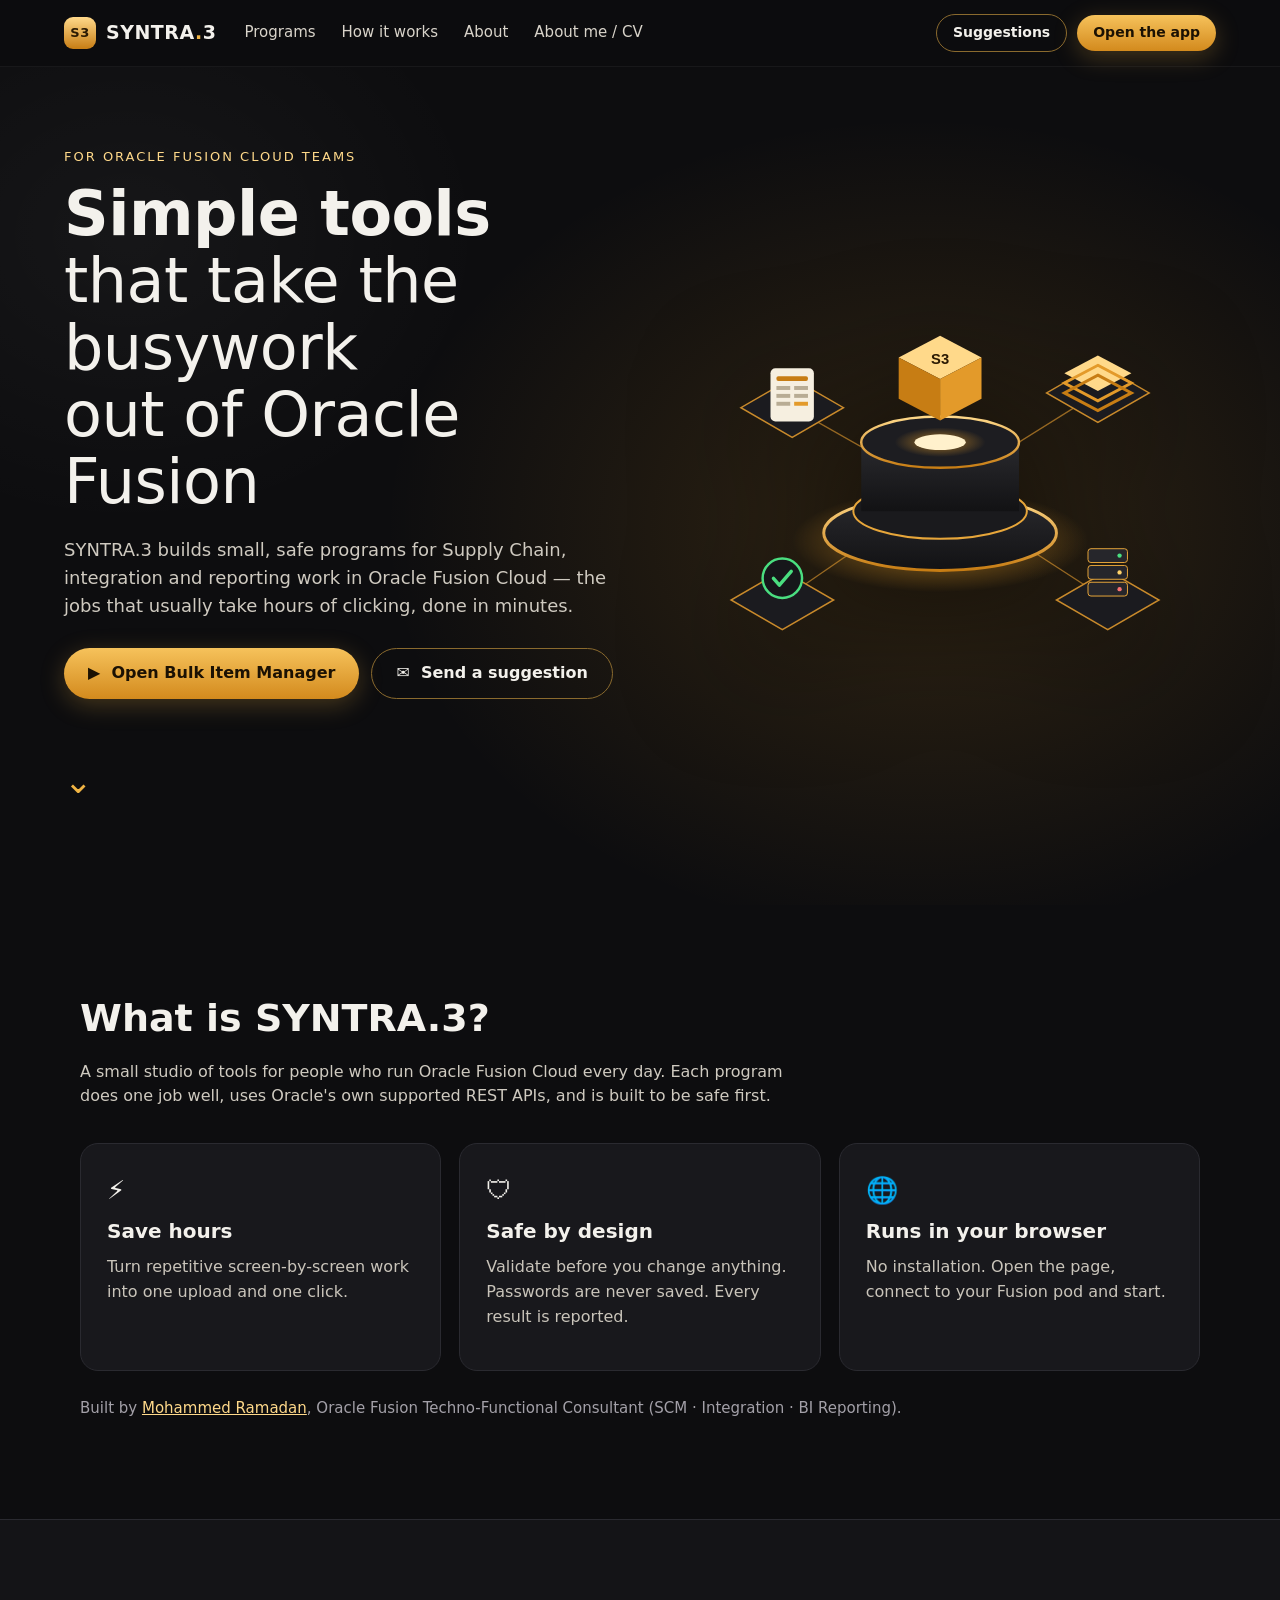
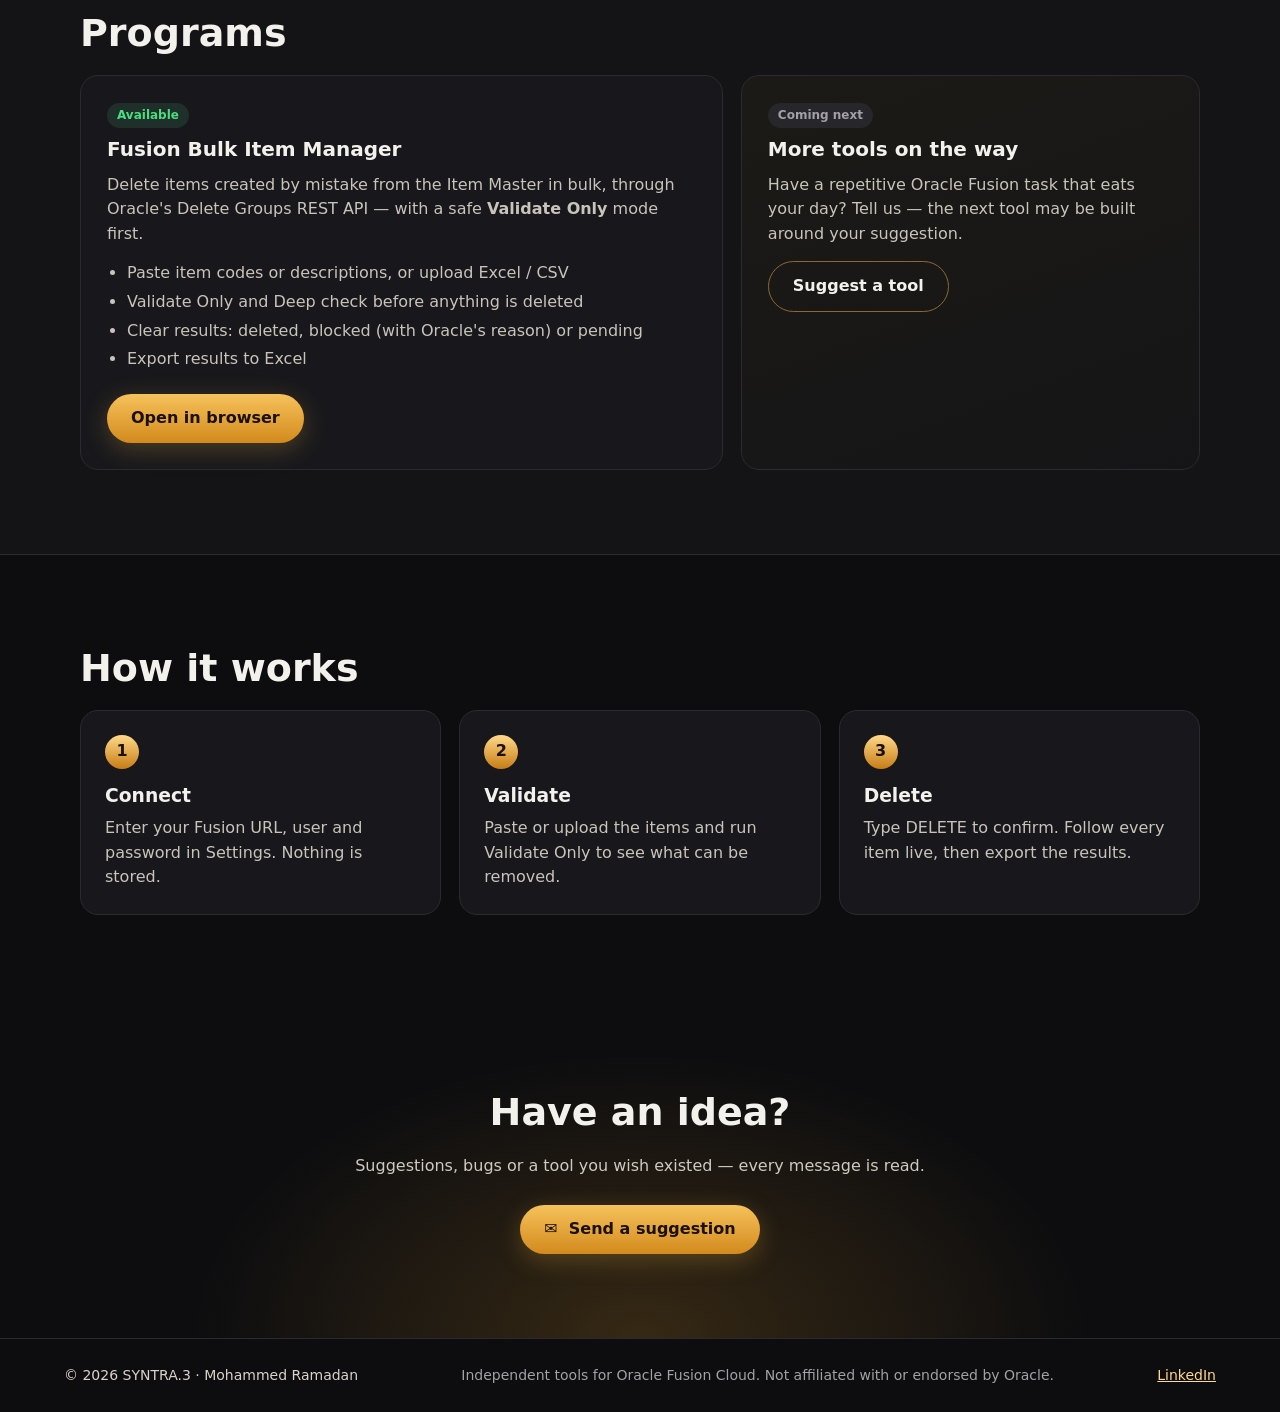
==== commit aa8f7f87: "New home page - program runs inside the site" ====
--- a/index.html
+++ b/index.html
@@ -1,272 +1,218 @@
-<!DOCTYPE html>
+<!doctype html>
 <html lang="en">
 <head>
 <meta charset="utf-8">
 <meta name="viewport" content="width=device-width, initial-scale=1">
-<title>SYNTRA.3 | Oracle Fusion Tools & Integrations – by Mohammed Ramadan</title>
-<meta name="description" content="SYNTRA.3 – a hub of Oracle Fusion tools and integrations by Mohammed Ramadan. Download Fusion Bulk Item Manager: bulk-delete mistakenly created items safely using the Delete Groups REST API.">
-<meta name="keywords" content="SYNTRA, Oracle Fusion tools, Fusion Bulk Item Manager, Delete Groups REST API, Oracle Fusion integration, Mohammed Ramadan">
-<style>
-:root{--navy:#0b1f4d;--navy2:#123a8a;--blue:#2563eb;--gold:#f6c443;--bg:#eef3fb;--card:#fff;--text:#14213d;--muted:#64748b;--line:#e2e8f0}
-*{box-sizing:border-box}
-body{margin:0;font-family:"Segoe UI",Arial,Helvetica,sans-serif;background:var(--bg);color:var(--text)}
-a{color:inherit}
-.app{display:flex;min-height:100vh}
-/* sidebar */
-aside{width:200px;flex-shrink:0;background:linear-gradient(180deg,#0b1f4d 0%,#0f2f73 60%,#0b1f4d 100%);color:#fff;display:flex;flex-direction:column;padding:20px 14px;position:sticky;top:0;height:100vh}
-.brand{display:flex;flex-direction:column;align-items:center;gap:6px;margin-bottom:26px}
-.brand b{font-size:1.35rem;letter-spacing:1px}
-.brand b span{color:var(--gold)}
-nav a{display:flex;align-items:center;gap:10px;padding:10px 12px;border-radius:10px;text-decoration:none;color:#dbe6ff;font-size:.92rem;margin-bottom:4px}
-nav a:hover{background:rgba(255,255,255,.08)}
-nav a.active{background:var(--gold);color:var(--navy);font-weight:700}
-nav svg{width:18px;height:18px;flex-shrink:0}
-.help{margin-top:auto;text-align:center;background:rgba(255,255,255,.06);border-radius:14px;padding:16px 10px}
-.help small{display:block;color:#c7d5f5;margin:4px 0 10px}
-.btn{display:inline-flex;align-items:center;gap:8px;border:none;border-radius:999px;padding:9px 18px;font-weight:700;font-size:.88rem;cursor:pointer;text-decoration:none}
-.btn-gold{background:var(--gold);color:var(--navy)}
-.btn-blue{background:var(--blue);color:#fff}
-.btn-ghost{background:#eef3fb;color:var(--navy2)}
-/* main */
-main{flex:1;padding:18px 24px 30px;min-width:0}
-.top{display:flex;align-items:center;gap:16px;margin-bottom:18px}
-.search{flex:1;max-width:460px;display:flex;align-items:center;gap:8px;background:#fff;border:1px solid var(--line);border-radius:999px;padding:9px 16px;color:var(--muted)}
-.search input{border:none;outline:none;flex:1;font-size:.9rem;background:transparent}
-.who{margin-left:auto;display:flex;align-items:center;gap:10px;font-size:.88rem}
-.avatar{width:38px;height:38px;border-radius:50%;background:var(--gold) url('') center/cover;display:grid;place-items:center;font-weight:800;color:var(--navy)}
-.grid-top{display:grid;grid-template-columns:2fr 1fr 1fr;gap:16px}
-.hero{grid-row:span 2;border-radius:18px;padding:30px;color:#fff;position:relative;overflow:hidden;
- background:radial-gradient(circle at 80% 40%,rgba(80,160,255,.55),transparent 45%),linear-gradient(120deg,#0b1f4d,#123a8a 70%,#1e56c8)}
-.hero h1{margin:0 0 6px;font-size:2rem}.hero h1 span{color:var(--gold)}
-.hero p{margin:0 0 14px;color:#dbe6ff}
-.hero .tags{display:flex;gap:10px;flex-wrap:wrap;margin-bottom:22px;font-weight:600}
-.hero .tags span{border-left:3px solid var(--gold);padding-left:8px}
-.globe{position:absolute;right:-20px;top:20px;width:260px;opacity:.9}
-.hero > *:not(.globe){position:relative;max-width:62%}
-.stat{border-radius:16px;padding:16px;display:flex;gap:12px;align-items:flex-start;border:1px solid var(--line)}
-.stat .ic{width:42px;height:42px;border-radius:12px;display:grid;place-items:center;flex-shrink:0}
-.stat .ic svg{width:22px;height:22px}
-.stat small{color:var(--muted);font-weight:600}
-.stat b{display:block;font-size:1.45rem;margin:2px 0}
-.stat a{font-size:.8rem;font-weight:700;text-decoration:none;color:var(--navy2)}
-.s1{background:#eaf2ff}.s1 .ic{background:#2563eb;color:#fff}
-.s2{background:#fff5e6}.s2 .ic{background:#f59e0b;color:#fff}
-.s3{background:#e9f9ef}.s3 .ic{background:#16a34a;color:#fff}
-.s4{background:#f3edff}.s4 .ic{background:#7c3aed;color:#fff}
-.card{background:var(--card);border-radius:16px;padding:18px;border:1px solid var(--line)}
-.card h2{font-size:1.05rem;margin:0;display:flex;align-items:center;gap:8px}
-.card .head{display:flex;justify-content:space-between;align-items:center;margin-bottom:14px}
-.card .head a{font-size:.8rem;color:var(--blue);text-decoration:none;font-weight:600}
-.row2{display:grid;grid-template-columns:1.25fr 1fr .9fr;gap:16px;margin-top:16px}
-.apps{display:grid;grid-template-columns:repeat(4,1fr);gap:12px}
-.tile{position:relative;border:1px solid var(--line);border-radius:14px;padding:14px 10px 30px;text-align:center;background:#f8fbff;cursor:pointer;transition:.15s}
-.tile:hover{transform:translateY(-2px);box-shadow:0 6px 16px rgba(18,58,138,.12)}
-.tile .ti{width:44px;height:44px;margin:0 auto 8px;border-radius:12px;display:grid;place-items:center;background:#e4edff;color:var(--navy2)}
-.tile .ti svg{width:24px;height:24px}
-.tile b{font-size:.8rem;display:block}
-.tile .badge{position:absolute;left:8px;bottom:8px;font-size:.66rem;font-weight:700;padding:2px 8px;border-radius:999px}
-.live{background:#dcfce7;color:#15803d}.soon{background:#eef2f7;color:#64748b}
-.tile .go{position:absolute;right:8px;bottom:6px;width:20px;height:20px;border-radius:50%;border:1.5px solid var(--navy2);display:grid;place-items:center;font-size:.7rem;color:var(--navy2)}
-.tile.featured{background:linear-gradient(180deg,#fff8e1,#fff);border:2px solid var(--gold)}
-.tile.featured .ti{background:var(--gold);color:var(--navy)}
-.tile.disabled{opacity:.6;cursor:default}.tile.disabled:hover{transform:none;box-shadow:none}
-.hub{position:relative;height:250px}
-.hub svg.lines{position:absolute;inset:0;width:100%;height:100%}
-.node{position:absolute;background:#fff;border:1px solid var(--line);border-radius:999px;padding:7px 12px;font-size:.75rem;font-weight:700;box-shadow:0 2px 8px rgba(0,0,0,.05);white-space:nowrap}
-.node{z-index:2}
-.core{position:absolute;left:50%;top:50%;transform:translate(-50%,-50%);width:92px;height:92px;font-size:.85rem;white-space:nowrap;border-radius:50%;background:radial-gradient(circle,#123a8a,#0b1f4d);color:#fff;display:grid;place-items:center;text-align:center;font-weight:800;box-shadow:0 0 0 10px #e4edff,0 0 0 20px #f1f6ff}
-.core span{color:var(--gold)}
-.feed div{display:flex;gap:10px;padding:9px 0;border-bottom:1px solid var(--line);font-size:.84rem}
-.feed div:last-child{border:none}
-.feed i{font-style:normal;color:var(--muted);font-size:.75rem;display:block}
-.dot{width:10px;height:10px;border-radius:50%;margin-top:5px;flex-shrink:0}
-.row3{display:grid;grid-template-columns:1fr 1fr 1.25fr;gap:16px;margin-top:16px}
-.links{display:grid;grid-template-columns:repeat(4,1fr);gap:8px;text-align:center}
-.links a{text-decoration:none;font-size:.78rem;font-weight:700}
-.links .ci{width:46px;height:46px;border-radius:50%;margin:0 auto 6px;display:grid;place-items:center;background:#e4edff;color:var(--navy2)}
-.links .ci svg{width:22px;height:22px}
-.ev{display:flex;align-items:center;gap:12px;padding:8px 0;border-bottom:1px solid var(--line)}
-.ev:last-child{border:none}
-.date{width:46px;text-align:center;border-radius:10px;background:#e4edff;padding:4px 0;font-weight:800;color:var(--navy2);line-height:1.1}
-.date small{display:block;font-size:.62rem;font-weight:700}
-.ev .t{flex:1;font-size:.85rem}.ev .t i{display:block;font-style:normal;color:var(--muted);font-size:.75rem}
-.pill{font-size:.72rem;font-weight:700;padding:4px 10px;border-radius:999px}
-.promo{border-radius:16px;padding:22px;color:#fff;background:linear-gradient(120deg,#0b1f4d,#123a8a);position:relative;overflow:hidden}
-.promo h3{margin:0;font-size:1.35rem}.promo h3 span{color:var(--gold)}
-.promo p{color:#cfe0ff;margin:6px 0 16px;font-size:.9rem}
-.promo svg{position:absolute;right:16px;bottom:10px;width:170px;opacity:.95}
-/* modal */
-.modal{position:fixed;inset:0;background:rgba(11,31,77,.55);display:none;align-items:center;justify-content:center;padding:20px;z-index:50}
-.modal.open{display:flex}
-.sheet{background:#fff;border-radius:18px;max-width:640px;width:100%;max-height:90vh;overflow:auto;padding:26px}
-.sheet h3{margin:0 0 4px;font-size:1.35rem}
-.sheet .meta{color:var(--muted);font-size:.85rem;margin-bottom:14px}
-.sheet ol,.sheet ul{padding-left:20px;line-height:1.6;font-size:.92rem}
-.sheet .actions{display:flex;gap:10px;flex-wrap:wrap;margin-top:16px}
-.x{float:right;border:none;background:#eef3fb;border-radius:50%;width:32px;height:32px;cursor:pointer;font-size:1rem}
-footer{text-align:center;color:var(--muted);font-size:.8rem;margin-top:22px}
-@media(max-width:1100px){.grid-top{grid-template-columns:1fr 1fr}.hero{grid-column:span 2;grid-row:auto}.row2,.row3{grid-template-columns:1fr}.apps{grid-template-columns:repeat(4,1fr)}}
-@media(max-width:760px){aside{display:none}.apps,.links{grid-template-columns:repeat(2,1fr)}.grid-top{grid-template-columns:1fr}.hero{grid-column:auto}.globe{display:none}.who span{display:none}}
-</style>
+<title>SYNTRA.3 · Tools for Oracle Fusion Cloud teams</title>
+<meta name="description" content="SYNTRA.3 builds small, safe tools that save Oracle Fusion Cloud teams hours of manual work. Start with Fusion Bulk Item Manager.">
+<link rel="icon" href="data:,">
+<link rel="stylesheet" href="assets/landing.css">
 </head>
 <body>
-<div class="app">
-<aside>
- <div class="brand">
-  <svg width="58" height="58" viewBox="0 0 64 64" aria-hidden="true"><defs><linearGradient id="g1" x1="0" y1="0" x2="1" y2="1"><stop offset="0" stop-color="#f6c443"/><stop offset="1" stop-color="#e09b12"/></linearGradient><linearGradient id="g2" x1="0" y1="0" x2="1" y2="1"><stop offset="0" stop-color="#60a5fa"/><stop offset="1" stop-color="#2563eb"/></linearGradient></defs><path d="M46 14c-6-5-22-6-27 2s6 13 14 16 14 9 7 16-20 4-26-1" fill="none" stroke="url(#g1)" stroke-width="7" stroke-linecap="round"/><path d="M12 22c4-9 20-12 30-6M52 42c-4 9-20 12-30 6" fill="none" stroke="url(#g2)" stroke-width="3" stroke-linecap="round"/></svg>
-  <b>SYNTRA<span>.3</span></b>
- </div>
- <nav>
-  <a class="active" href="#"><svg viewBox="0 0 24 24" fill="currentColor"><path d="M12 3l9 8h-3v9h-5v-6h-2v6H6v-9H3z"/></svg>Home</a>
-  <a href="#apps"><svg viewBox="0 0 24 24" fill="currentColor"><path d="M4 4h7v7H4zM13 4h7v7h-7zM4 13h7v7H4zM13 13h7v7h-7z"/></svg>Applications</a>
-  <a href="#integrations"><svg viewBox="0 0 24 24" fill="none" stroke="currentColor" stroke-width="2"><circle cx="6" cy="6" r="3"/><circle cx="18" cy="18" r="3"/><path d="M8 8l8 8M18 6h-4M6 18v-4"/></svg>Integrations</a>
-  <a href="#" onclick="openApp();return false"><svg viewBox="0 0 24 24" fill="currentColor"><path d="M12 3v11l4-4 1.4 1.4L12 17.8 6.6 11.4 8 10l4 4V3zM4 19h16v2H4z"/></svg>Downloads</a>
-  <a href="about.html"><svg viewBox="0 0 24 24" fill="currentColor"><path d="M12 12a4 4 0 100-8 4 4 0 000 8zm-8 8c0-4 4-6 8-6s8 2 8 6z"/></svg>About me</a>
-  <a href="#support"><svg viewBox="0 0 24 24" fill="none" stroke="currentColor" stroke-width="2"><path d="M4 13v-1a8 8 0 0116 0v1"/><rect x="3" y="13" width="4" height="6" rx="1"/><rect x="17" y="13" width="4" height="6" rx="1"/></svg>Support</a>
- </nav>
- <div class="help" id="support">
-  <svg width="34" height="34" viewBox="0 0 24 24" fill="none" stroke="#fff" stroke-width="2"><path d="M4 13v-1a8 8 0 0116 0v1"/><rect x="3" y="13" width="4" height="6" rx="1"/><rect x="17" y="13" width="4" height="6" rx="1"/></svg>
-  <div style="font-weight:700;margin-top:6px">Need help?</div>
-  <small>Activation keys &amp; support</small>
-  <a class="btn btn-gold" href="mailto:zidan.mohammed1994@gmail.com?subject=SYNTRA.3%20Support">Contact</a>
- </div>
-</aside>
+<header class="nav">
+  <a class="logo" href="./"><span class="mark">S3</span><span>SYNTRA<span class="gold">.</span>3</span></a>
+  <nav class="links">
+    <a href="#programs">Programs</a>
+    <a href="#how">How it works</a>
+    <a href="#about">About</a>
+    <a href="about.html">About me / CV</a>
+  </nav>
+  <div class="nav-right">
+    <button class="btn-line small" data-open-suggest>Suggestions</button>
+    <a class="btn-gold small" href="app/">Open the app</a>
+  </div>
+</header>
 
 <main>
- <div class="top">
-  <label class="search"><svg width="18" height="18" viewBox="0 0 24 24" fill="none" stroke="currentColor" stroke-width="2"><circle cx="11" cy="11" r="7"/><path d="M20 20l-4-4"/></svg><input id="q" placeholder="Search applications…" oninput="filterApps(this.value)"></label>
-  <a class="btn btn-gold" href="about.html" style="margin-left:auto">👤 About me / CV</a>
-  <div class="who" style="margin-left:0"><span><b>Mohammed Ramadan</b><br><small style="color:var(--muted)">Oracle Fusion Consultant</small></span><div class="avatar">MR</div></div>
- </div>
-
- <div class="grid-top">
+  <!-- ============ hero ============ -->
   <section class="hero">
-   <svg class="globe" viewBox="0 0 300 260" aria-hidden="true"><defs><radialGradient id="gl" cx="50%" cy="45%"><stop offset="0" stop-color="#7cc4ff" stop-opacity=".9"/><stop offset="1" stop-color="#1e56c8" stop-opacity=".1"/></radialGradient></defs><circle cx="170" cy="120" r="95" fill="url(#gl)"/><g fill="none" stroke="#bfe3ff" stroke-opacity=".6"><ellipse cx="170" cy="120" rx="95" ry="35"/><ellipse cx="170" cy="120" rx="40" ry="95"/><ellipse cx="170" cy="120" rx="75" ry="95"/><path d="M75 120h190"/></g><g fill="#fff" fill-opacity=".85"><rect x="110" y="60" width="34" height="24" rx="4"/><rect x="200" y="70" width="34" height="24" rx="4"/><rect x="215" y="140" width="34" height="24" rx="4"/><rect x="100" y="140" width="34" height="24" rx="4"/></g><g stroke="#f6c443" stroke-width="2"><path d="M117 78l6-6 6 4 8-9"/><path d="M207 88v-8M214 88v-12M221 88v-6M228 88v-10"/></g><circle cx="170" cy="120" r="20" fill="#fff" fill-opacity=".9"/><path d="M162 122a8 8 0 0116 0z" fill="#2563eb"/></svg>
-   <h1>Welcome to <span>SYNTRA.3</span></h1>
-   <p>Oracle Fusion tools &amp; integrations by Mohammed Ramadan</p>
-   <div class="tags"><span>Connect</span><span>Automate</span><span>Grow</span></div>
-   <a class="btn btn-gold" href="#apps">Explore apps →</a>
-  </section>
-  <div class="stat s1"><div class="ic"><svg viewBox="0 0 24 24" fill="currentColor"><path d="M4 4h7v7H4zM13 4h7v7h-7zM4 13h7v7H4zM13 13h7v7h-7z"/></svg></div><div><small>Apps available</small><b>1</b><a href="#apps">View apps →</a></div></div>
-  <div class="stat s2"><div class="ic"><svg viewBox="0 0 24 24" fill="currentColor"><path d="M12 3v11l4-4 1.4 1.4L12 17.8 6.6 11.4 8 10l4 4V3zM4 19h16v2H4z"/></svg></div><div><small>Latest release</small><b>v1.0</b><a href="#" onclick="openApp();return false">Details →</a></div></div>
-  <div class="stat s3"><div class="ic"><svg viewBox="0 0 24 24" fill="none" stroke="currentColor" stroke-width="2.4"><path d="M5 12l4 4 10-10"/></svg></div><div><small>Platform</small><b>Windows</b><a href="https://github.com/sentra-erp/sentra-erp.github.io/releases/latest" target="_blank" rel="noopener">Download →</a></div></div>
-  <div class="stat s4"><div class="ic"><svg viewBox="0 0 24 24" fill="none" stroke="currentColor" stroke-width="2"><rect x="5" y="11" width="14" height="9" rx="2"/><path d="M8 11V8a4 4 0 018 0v3"/></svg></div><div><small>Security</small><b>SSO · MFA</b><a href="#" onclick="openApp();return false">Learn more →</a></div></div>
- </div>
-
- <div class="row2">
-  <section class="card" id="apps">
-   <div class="head"><h2>▦ Our Applications</h2><a href="#" onclick="openApp();return false">Featured app →</a></div>
-   <div class="apps" id="appGrid">
-    <div class="tile featured" data-name="fusion bulk item manager oracle integration delete items" onclick="openApp()">
-     <div class="ti"><svg viewBox="0 0 24 24" fill="none" stroke="currentColor" stroke-width="2"><ellipse cx="12" cy="6" rx="7" ry="3"/><path d="M5 6v6c0 1.7 3.1 3 7 3s7-1.3 7-3V6M5 12v6c0 1.7 3.1 3 7 3s7-1.3 7-3v-6"/></svg></div>
-     <b>Fusion Bulk Item Manager</b><span class="badge live">Available</span><span class="go">→</span>
-    </div>
-    <div class="tile disabled" data-name="bi reports business intelligence"><div class="ti"><svg viewBox="0 0 24 24" fill="currentColor"><path d="M4 20V10h3v10zm6 0V4h3v16zm6 0v-7h3v7z"/></svg></div><b>BI Reports Pack</b><span class="badge soon">Coming soon</span></div>
-    <div class="tile disabled" data-name="integration hub rest api"><div class="ti"><svg viewBox="0 0 24 24" fill="none" stroke="currentColor" stroke-width="2"><circle cx="6" cy="6" r="3"/><circle cx="18" cy="18" r="3"/><path d="M8 8l8 8"/></svg></div><b>Integration Hub</b><span class="badge soon">Coming soon</span></div>
-    <div class="tile disabled" data-name="data extract sql"><div class="ti"><svg viewBox="0 0 24 24" fill="none" stroke="currentColor" stroke-width="2"><path d="M4 6h16M4 12h16M4 18h10"/></svg></div><b>Data Extract Tool</b><span class="badge soon">Coming soon</span></div>
-    <div class="tile disabled" data-name="procurement tools"><div class="ti"><svg viewBox="0 0 24 24" fill="none" stroke="currentColor" stroke-width="2"><path d="M3 4h3l2 11h11l2-8H7"/><circle cx="10" cy="20" r="1.5"/><circle cx="17" cy="20" r="1.5"/></svg></div><b>Procurement Tools</b><span class="badge soon">Coming soon</span></div>
-    <div class="tile disabled" data-name="inventory tools"><div class="ti"><svg viewBox="0 0 24 24" fill="none" stroke="currentColor" stroke-width="2"><path d="M3 7l9-4 9 4v10l-9 4-9-4z"/><path d="M3 7l9 4 9-4M12 11v10"/></svg></div><b>Inventory Tools</b><span class="badge soon">Coming soon</span></div>
-    <div class="tile disabled" data-name="document management"><div class="ti"><svg viewBox="0 0 24 24" fill="currentColor"><path d="M3 6h7l2 2h9v11H3z"/></svg></div><b>Document Tools</b><span class="badge soon">Coming soon</span></div>
-    <div class="tile disabled" data-name="more apps"><div class="ti"><svg viewBox="0 0 24 24" fill="currentColor"><path d="M11 5h2v14h-2zM5 11h14v2H5z"/></svg></div><b>More apps</b><span class="badge soon">Coming soon</span></div>
-   </div>
-  </section>
-
-  <section class="card" id="integrations">
-   <div class="head"><h2>⛓ Integrations Overview</h2></div>
-   <div class="hub">
-    <svg class="lines" viewBox="0 0 400 250" preserveAspectRatio="none"><g stroke="#93c5fd" stroke-width="2" stroke-dasharray="4 4" fill="none"><path d="M70 45L200 125M70 125H200M70 205L200 125M330 45L200 125M330 125H200M330 205L200 125"/></g></svg>
-    <div class="node" style="left:2%;top:12%">Oracle Fusion</div>
-    <div class="node" style="left:2%;top:44%">REST / SOAP</div>
-    <div class="node" style="left:2%;top:76%">Excel / CSV</div>
-    <div class="node" style="right:2%;top:12%">SSO (OAuth 2.0)</div>
-    <div class="node" style="right:2%;top:44%">BI Publisher</div>
-    <div class="node" style="right:2%;top:76%">Email alerts</div>
-    <div class="core"><div>SYNTRA<span>.3</span></div></div>
-   </div>
-  </section>
-
-  <section class="card">
-   <div class="head"><h2>⚡ Recent activity</h2></div>
-   <div class="feed">
-    <div><span class="dot" style="background:#16a34a"></span><span><b>Fusion Bulk Item Manager v1.0 released</b><i>Windows · download available</i></span></div>
-    <div><span class="dot" style="background:#2563eb"></span><span><b>SSO sign-in supported</b><i>OAuth 2.0 Authorization Code + PKCE</i></span></div>
-    <div><span class="dot" style="background:#f59e0b"></span><span><b>Validate Only mode</b><i>Check Oracle constraints before deleting</i></span></div>
-    <div><span class="dot" style="background:#7c3aed"></span><span><b>More tools on the way</b><i>BI reports &amp; integration utilities</i></span></div>
-   </div>
-  </section>
- </div>
-
- <div class="row3">
-  <section class="card">
-   <div class="head"><h2>🔗 Quick Links</h2></div>
-   <div class="links">
-    <a href="#" onclick="openApp();return false"><div class="ci"><svg viewBox="0 0 24 24" fill="none" stroke="currentColor" stroke-width="2"><path d="M4 5h7a2 2 0 012 2v12a2 2 0 00-2-2H4zM20 5h-7a2 2 0 00-2 2v12a2 2 0 012-2h7z"/></svg></div>User Guide</a>
-    <a href="mailto:zidan.mohammed1994@gmail.com?subject=Fusion%20Bulk%20Item%20Manager%20-%20Activation%20Key"><div class="ci"><svg viewBox="0 0 24 24" fill="none" stroke="currentColor" stroke-width="2"><circle cx="8" cy="14" r="4"/><path d="M11 11l9-9M17 5l2 2"/></svg></div>Activation Key</a>
-    <a href="mailto:zidan.mohammed1994@gmail.com?subject=SYNTRA.3%20Support"><div class="ci"><svg viewBox="0 0 24 24" fill="none" stroke="currentColor" stroke-width="2"><path d="M4 13v-1a8 8 0 0116 0v1"/><rect x="3" y="13" width="4" height="6" rx="1"/><rect x="17" y="13" width="4" height="6" rx="1"/></svg></div>Support</a>
-    <a href="#" onclick="openApp('faq');return false"><div class="ci"><svg viewBox="0 0 24 24" fill="none" stroke="currentColor" stroke-width="2"><circle cx="12" cy="12" r="9"/><path d="M9.5 9a2.5 2.5 0 015 0c0 2-2.5 2-2.5 4M12 17h.01"/></svg></div>FAQs</a>
-   </div>
-  </section>
-
-  <section class="card">
-   <div class="head"><h2>🗓 Release notes</h2><a href="https://github.com/sentra-erp/sentra-erp.github.io/releases" target="_blank" rel="noopener">All releases →</a></div>
-   <div class="ev"><div class="date">v1.0<small>LATEST</small></div><div class="t"><b>Fusion Bulk Item Manager</b><i>First public release</i></div><span class="pill" style="background:#dcfce7;color:#15803d">Live</span></div>
-   <div class="ev"><div class="date">NEXT<small>SOON</small></div><div class="t"><b>New Oracle Fusion tools</b><i>Follow on LinkedIn for updates</i></div><a class="pill" style="background:#2563eb;color:#fff;text-decoration:none" href="https://www.linkedin.com/in/mohammed-ramadan-729819268" target="_blank" rel="noopener">Follow</a></div>
-  </section>
-
-  <section class="promo">
-   <h3>Need a custom <span>Oracle Fusion</span> tool?</h3>
-   <p>Integrations, BI reports and automation built for your business.</p>
-   <a class="btn btn-gold" href="mailto:zidan.mohammed1994@gmail.com?subject=Custom%20Oracle%20Fusion%20tool">Get in touch →</a>
-   <svg viewBox="0 0 170 90" aria-hidden="true"><g fill="#3b82f6"><rect x="10" y="60" width="18" height="30" rx="3"/><rect x="40" y="45" width="18" height="45" rx="3"/><rect x="70" y="35" width="18" height="55" rx="3"/><rect x="100" y="22" width="18" height="68" rx="3"/><rect x="130" y="8" width="18" height="82" rx="3" fill="#60a5fa"/></g><path d="M8 55L50 38 80 30 110 15 150 2" stroke="#f6c443" stroke-width="4" fill="none" stroke-linecap="round"/></svg>
-  </section>
- </div>
- <footer>© SYNTRA.3 · Mohammed Ramadan · Oracle Fusion Techno-Functional Consultant · Oracle and Oracle Fusion are trademarks of Oracle Corporation; this site is independent and not affiliated with Oracle.</footer>
+    <div class="hero-text">
+      <span class="eyebrow">For Oracle Fusion Cloud teams</span>
+      <h1><b>Simple tools</b><br>that take the busywork<br>out of Oracle Fusion</h1>
+      <p class="lead">SYNTRA.3 builds small, safe programs for Supply Chain, integration and reporting work
+        in Oracle Fusion Cloud &mdash; the jobs that usually take hours of clicking, done in minutes.</p>
+      <div class="cta">
+        <a class="btn-gold" href="app/">&#x25B6;&nbsp; Open Bulk Item Manager</a>
+        <button class="btn-line" data-open-suggest>&#x2709;&nbsp; Send a suggestion</button>
+      </div>
+      <a class="down" href="#programs" aria-label="Scroll down">&#x2304;</a>
+    </div>
+
+    <!-- original illustration: a glowing hub connected to data tiles -->
+    <div class="hero-art" aria-hidden="true">
+      <svg viewBox="0 0 560 460" role="img">
+        <defs>
+          <radialGradient id="glow" cx="50%" cy="50%" r="50%">
+            <stop offset="0" stop-color="#ffd36b" stop-opacity=".9"/>
+            <stop offset=".45" stop-color="#f0a52a" stop-opacity=".35"/>
+            <stop offset="1" stop-color="#f0a52a" stop-opacity="0"/>
+          </radialGradient>
+          <linearGradient id="gold" x1="0" y1="0" x2="0" y2="1">
+            <stop offset="0" stop-color="#ffd98a"/><stop offset="1" stop-color="#c77d14"/>
+          </linearGradient>
+          <linearGradient id="dark" x1="0" y1="0" x2="0" y2="1">
+            <stop offset="0" stop-color="#2a2a2e"/><stop offset="1" stop-color="#121214"/>
+          </linearGradient>
+        </defs>
+        <!-- links -->
+        <g class="wires" stroke="#c98a2b" stroke-width="1.4" fill="none" opacity=".7">
+          <path d="M280 250 L130 165"/><path d="M280 250 L440 150"/>
+          <path d="M280 250 L120 360"/><path d="M280 250 L450 360"/>
+        </g>
+        <g class="pulses" fill="#ffd36b">
+          <circle r="3"><animateMotion dur="3.2s" repeatCount="indefinite" path="M280 250 L130 165"/></circle>
+          <circle r="3"><animateMotion dur="2.6s" repeatCount="indefinite" path="M440 150 L280 250"/></circle>
+          <circle r="3"><animateMotion dur="3.6s" repeatCount="indefinite" path="M280 250 L450 360"/></circle>
+          <circle r="3"><animateMotion dur="2.9s" repeatCount="indefinite" path="M120 360 L280 250"/></circle>
+        </g>
+        <!-- hub -->
+        <ellipse cx="280" cy="300" rx="150" ry="52" fill="url(#glow)"/>
+        <ellipse cx="280" cy="292" rx="118" ry="38" fill="url(#dark)" stroke="url(#gold)" stroke-width="3"/>
+        <ellipse cx="280" cy="270" rx="88" ry="28" fill="#1a1a1d" stroke="#e7a63a" stroke-width="2"/>
+        <rect x="200" y="200" width="160" height="70" fill="url(#dark)"/>
+        <ellipse cx="280" cy="200" rx="80" ry="26" fill="#1d1d21" stroke="url(#gold)" stroke-width="2.5"/>
+        <ellipse cx="280" cy="200" rx="46" ry="15" fill="url(#glow)"/>
+        <ellipse cx="280" cy="200" rx="26" ry="8" fill="#fff1cc"/>
+        <!-- floating cube on the hub -->
+        <g class="float">
+          <polygon points="280,92 322,114 280,136 238,114" fill="#ffd98a"/>
+          <polygon points="238,114 280,136 280,178 238,156" fill="#c77d14"/>
+          <polygon points="322,114 280,136 280,178 322,156" fill="#e39a2a"/>
+          <text x="280" y="121" text-anchor="middle" font-family="Segoe UI,Arial" font-weight="800" font-size="15" fill="#2b1a03">S3</text>
+        </g>
+        <!-- tile: spreadsheet -->
+        <g transform="translate(130 165)">
+          <polygon points="0,-30 52,0 0,30 -52,0" fill="#1b1b1f" stroke="#c98a2b" stroke-width="1.5"/>
+          <g transform="translate(-22 -40)">
+            <rect width="44" height="54" rx="5" fill="#f6efe0"/>
+            <rect x="6" y="8" width="32" height="5" rx="2" fill="#c77d14"/>
+            <rect x="6" y="18" width="14" height="4" fill="#b8ac94"/><rect x="24" y="18" width="14" height="4" fill="#b8ac94"/>
+            <rect x="6" y="26" width="14" height="4" fill="#b8ac94"/><rect x="24" y="26" width="14" height="4" fill="#b8ac94"/>
+            <rect x="6" y="34" width="14" height="4" fill="#b8ac94"/><rect x="24" y="34" width="14" height="4" fill="#e39a2a"/>
+          </g>
+        </g>
+        <!-- tile: stacked layers -->
+        <g transform="translate(440 150)">
+          <polygon points="0,-30 52,0 0,30 -52,0" fill="#1b1b1f" stroke="#c98a2b" stroke-width="1.5"/>
+          <polygon points="0,-38 34,-20 0,-2 -34,-20" fill="#ffd98a"/>
+          <polygon points="0,-28 34,-10 0,8 -34,-10" fill="none" stroke="#e39a2a" stroke-width="3"/>
+          <polygon points="0,-18 34,0 0,18 -34,0" fill="none" stroke="#c77d14" stroke-width="3"/>
+        </g>
+        <!-- tile: check list -->
+        <g transform="translate(120 360)">
+          <polygon points="0,-30 52,0 0,30 -52,0" fill="#1b1b1f" stroke="#c98a2b" stroke-width="1.5"/>
+          <circle cx="0" cy="-22" r="20" fill="#16161a" stroke="#4ade80" stroke-width="2.5"/>
+          <path d="M-9 -22 l6 7 l12 -14" stroke="#4ade80" stroke-width="3.5" fill="none" stroke-linecap="round" stroke-linejoin="round"/>
+        </g>
+        <!-- tile: server -->
+        <g transform="translate(450 360)">
+          <polygon points="0,-30 52,0 0,30 -52,0" fill="#1b1b1f" stroke="#c98a2b" stroke-width="1.5"/>
+          <g transform="translate(-20 -52)">
+            <rect width="40" height="14" rx="3" fill="#26262b" stroke="#e7a63a"/>
+            <rect y="17" width="40" height="14" rx="3" fill="#26262b" stroke="#e7a63a"/>
+            <rect y="34" width="40" height="14" rx="3" fill="#26262b" stroke="#e7a63a"/>
+            <circle cx="32" cy="7" r="2.2" fill="#4ade80"/><circle cx="32" cy="24" r="2.2" fill="#ffd36b"/><circle cx="32" cy="41" r="2.2" fill="#f87171"/>
+          </g>
+        </g>
+      </svg>
+    </div>
+  </section>
+
+  <!-- ============ purpose ============ -->
+  <section class="band" id="about">
+    <div class="wrap">
+      <h2>What is SYNTRA.3?</h2>
+      <p class="intro">A small studio of tools for people who run Oracle Fusion Cloud every day. Each program does one
+        job well, uses Oracle's own supported REST APIs, and is built to be safe first.</p>
+      <div class="cards three">
+        <div class="card"><div class="ic">&#x26A1;</div><h3>Save hours</h3>
+          <p>Turn repetitive screen-by-screen work into one upload and one click.</p></div>
+        <div class="card"><div class="ic">&#x1F6E1;</div><h3>Safe by design</h3>
+          <p>Validate before you change anything. Passwords are never saved. Every result is reported.</p></div>
+        <div class="card"><div class="ic">&#x1F310;</div><h3>Runs in your browser</h3>
+          <p>No installation. Open the page, connect to your Fusion pod and start.</p></div>
+      </div>
+      <p class="by">Built by <a href="about.html" rel="noopener">Mohammed Ramadan</a>,
+        Oracle Fusion Techno-Functional Consultant (SCM · Integration · BI Reporting).</p>
+    </div>
+  </section>
+
+  <!-- ============ programs ============ -->
+  <section class="band dark" id="programs">
+    <div class="wrap">
+      <h2>Programs</h2>
+      <div class="cards two">
+        <article class="card program">
+          <div class="tag live">Available</div>
+          <h3>Fusion Bulk Item Manager</h3>
+          <p>Delete items created by mistake from the Item Master in bulk, through Oracle's Delete Groups
+            REST API &mdash; with a safe <b>Validate Only</b> mode first.</p>
+          <ul>
+            <li>Paste item codes or descriptions, or upload Excel / CSV</li>
+            <li>Validate Only and Deep check before anything is deleted</li>
+            <li>Clear results: deleted, blocked (with Oracle's reason) or pending</li>
+            <li>Export results to Excel</li>
+          </ul>
+          <div class="cta">
+            <a class="btn-gold" href="app/">Open in browser</a>
+          </div>
+        </article>
+        <article class="card program soon">
+          <div class="tag">Coming next</div>
+          <h3>More tools on the way</h3>
+          <p>Have a repetitive Oracle Fusion task that eats your day? Tell us &mdash; the next tool may be built
+            around your suggestion.</p>
+          <div class="cta"><button class="btn-line" data-open-suggest>Suggest a tool</button></div>
+        </article>
+      </div>
+    </div>
+  </section>
+
+  <!-- ============ how it works ============ -->
+  <section class="band" id="how">
+    <div class="wrap">
+      <h2>How it works</h2>
+      <ol class="steps">
+        <li><span>1</span><h3>Connect</h3><p>Enter your Fusion URL, user and password in Settings. Nothing is stored.</p></li>
+        <li><span>2</span><h3>Validate</h3><p>Paste or upload the items and run Validate Only to see what can be removed.</p></li>
+        <li><span>3</span><h3>Delete</h3><p>Type DELETE to confirm. Follow every item live, then export the results.</p></li>
+      </ol>
+    </div>
+  </section>
+
+  <!-- ============ suggestion band ============ -->
+  <section class="band glow">
+    <div class="wrap center">
+      <h2>Have an idea?</h2>
+      <p class="intro">Suggestions, bugs or a tool you wish existed &mdash; every message is read.</p>
+      <button class="btn-gold" data-open-suggest>&#x2709;&nbsp; Send a suggestion</button>
+    </div>
+  </section>
 </main>
+
+<footer class="footer">
+  <span>&copy; 2026 SYNTRA.3 · Mohammed Ramadan</span>
+  <span class="muted">Independent tools for Oracle Fusion Cloud. Not affiliated with or endorsed by Oracle.</span>
+  <a href="https://www.linkedin.com/in/mohammed-ramadan-729819268" rel="noopener">LinkedIn</a>
+</footer>
+
+<!-- ============ suggestion form ============ -->
+<div class="modal hidden" id="suggest" role="dialog" aria-modal="true" aria-labelledby="sTitle">
+  <form class="modal-box" id="sForm" novalidate>
+    <button type="button" class="x" id="sClose" aria-label="Close">&times;</button>
+    <h3 id="sTitle">Send a suggestion</h3>
+    <p class="muted">Write your idea and your e-mail so we can reply.</p>
+    <label>Your name <span class="muted">(optional)</span><input id="sName" maxlength="80" autocomplete="name"></label>
+    <label>Your e-mail *<input id="sEmail" type="email" maxlength="254" autocomplete="email" required></label>
+    <label>Suggestion *<textarea id="sText" maxlength="2000" rows="6" required placeholder="What should we add or improve?"></textarea></label>
+    <div class="hp" aria-hidden="true"><label>Website<input id="sWebsite" tabindex="-1" autocomplete="off"></label></div>
+    <div class="row"><span class="muted small" id="sCount">0 / 2000</span><span class="grow"></span>
+      <button class="btn-gold" id="sSend" type="submit">Send</button></div>
+    <p class="msg" id="sMsg" role="status"></p>
+  </form>
 </div>
 
-<div class="modal" id="m" onclick="if(event.target===this)closeApp()">
- <div class="sheet">
-  <button class="x" onclick="closeApp()" aria-label="Close">✕</button>
-  <h3>Fusion Bulk Item Manager</h3>
-  <div class="meta">v1.0 · Windows · Python desktop app · Oracle Fusion Delete Groups REST API</div>
-  <p>Safely bulk-delete mistakenly created items from the Oracle Fusion Item Master — using Oracle's supported flow: create delete group → add items → Check Constraints → Submit for Delete.</p>
-  <b>Features</b>
-  <ul>
-   <li>Item codes or exact descriptions, typed or uploaded from Excel/CSV (drag &amp; drop)</li>
-   <li><b>Validate Only</b> (default): runs everything up to Check Constraints — nothing is deleted</li>
-   <li><b>Delete Items</b>: asks you to type DELETE, skips blocked items, submits and confirms removal</li>
-   <li>Basic sign-in with MFA push, or SSO via OAuth 2.0 (PKCE). Passwords are never saved</li>
-   <li>KPI cards, live console, results table and optional email notifications</li>
-  </ul>
-  <b>How to start</b>
-  <ol>
-   <li>Download <code>OIC-IT-DE-INT.exe</code> and run it (no installation needed).</li>
-   <li>If Windows shows “Windows protected your PC”, click <b>More info → Run anyway</b>.</li>
-   <li>Copy the <b>Machine ID</b> the app shows and send it to request your activation key.</li>
-   <li>Open Settings: Fusion URL (<code>https://&lt;pod&gt;.fa.&lt;dc&gt;.oraclecloud.com</code>), user and password.</li>
-   <li>Always run <b>Validate Only</b> first.</li>
-  </ol>
-  <div id="faq">
-  <b>FAQs</b>
-  <ul>
-   <li><b>Which items can't be deleted?</b> Items used in POs, with transactions, etc. — Oracle blocks them, and the app shows Oracle's reason.</li>
-   <li><b>What role does the Fusion user need?</b> Privileges for Product Management deletion groups and reading items / inventory organizations.</li>
-   <li><b>Can one key activate two computers?</b> No — each key works only on the machine it was issued for.</li>
-  </ul>
-  </div>
-  <div class="actions">
-   <a class="btn btn-blue" href="https://github.com/sentra-erp/sentra-erp.github.io/releases/latest" target="_blank" rel="noopener">⬇ Download for Windows</a>
-   <a class="btn btn-gold" href="mailto:zidan.mohammed1994@gmail.com?subject=Fusion%20Bulk%20Item%20Manager%20-%20Activation%20Key">Request activation key</a>
-   <button class="btn btn-ghost" onclick="closeApp()">Close</button>
-  </div>
- </div>
-</div>
-
-<script>
-function openApp(sec){document.getElementById('m').classList.add('open');if(sec==='faq'){setTimeout(function(){document.getElementById('faq').scrollIntoView({behavior:'smooth'})},50)}}
-function closeApp(){document.getElementById('m').classList.remove('open')}
-document.addEventListener('keydown',function(e){if(e.key==='Escape')closeApp()});
-function filterApps(v){v=v.toLowerCase().trim();document.querySelectorAll('#appGrid .tile').forEach(function(t){t.style.display=!v||t.dataset.name.indexOf(v)>-1||t.textContent.toLowerCase().indexOf(v)>-1?'':'none'})}
-</script>
+<script src="assets/site-config.js"></script>
+<script src="assets/landing.js"></script>
 </body>
 </html>
--- a/assets/landing.css
+++ b/assets/landing.css
@@ -0,0 +1,92 @@
+:root{--bg:#0d0d0f;--bg2:#141417;--card:#18181c;--line:#2a2a30;--gold:#f0b444;--gold2:#ffd98a;--text:#f3f1ec;--muted:#a3a0a8}
+*{box-sizing:border-box}
+html{scroll-behavior:smooth}
+body{margin:0;background:var(--bg);color:var(--text);font:16px/1.55 Inter,"Segoe UI",system-ui,sans-serif}
+a{color:var(--gold2)}
+.hidden{display:none!important}
+.muted{color:var(--muted)}.small{font-size:13px}.gold{color:var(--gold)}
+button{font:inherit}
+
+/* nav */
+.nav{position:sticky;top:0;z-index:5;display:flex;align-items:center;gap:28px;padding:14px 5vw;
+background:rgba(13,13,15,.82);backdrop-filter:blur(10px);border-bottom:1px solid rgba(255,255,255,.05)}
+.logo{display:flex;align-items:center;gap:10px;color:var(--text);text-decoration:none;font-weight:800;letter-spacing:.5px;font-size:19px}
+.mark{width:32px;height:32px;border-radius:9px;display:grid;place-items:center;font-size:13px;color:#2b1a03;
+background:linear-gradient(180deg,var(--gold2),#c77d14)}
+.links{display:flex;gap:26px;flex:1}
+.links a{color:#d9d4ca;text-decoration:none;font-size:15px}.links a:hover{color:var(--gold2)}
+.nav-right{display:flex;gap:10px;align-items:center}
+
+/* buttons */
+.btn-gold,.btn-line{display:inline-flex;align-items:center;justify-content:center;gap:4px;border-radius:999px;padding:12px 24px;
+font-weight:600;text-decoration:none;cursor:pointer;transition:transform .15s,box-shadow .15s,background .15s}
+.btn-gold{background:linear-gradient(180deg,#f6c25b,#d38a1d);color:#1b1103;border:0;box-shadow:0 6px 24px rgba(240,180,68,.25)}
+.btn-gold:hover{transform:translateY(-1px);box-shadow:0 10px 30px rgba(240,180,68,.35)}
+.btn-gold:disabled{opacity:.6;cursor:wait}
+.btn-line{background:transparent;color:var(--text);border:1.5px solid #8a6a2e}
+.btn-line:hover{border-color:var(--gold);background:rgba(240,180,68,.08)}
+.small.btn-gold,.small.btn-line{padding:7px 16px;font-size:14px}
+
+/* hero */
+.hero{position:relative;display:grid;grid-template-columns:1.05fr 1fr;align-items:center;gap:20px;min-height:calc(100vh - 62px);
+padding:40px 5vw 60px;overflow:hidden;
+background:radial-gradient(60% 70% at 72% 55%,rgba(240,165,42,.16),transparent 70%),
+radial-gradient(40% 50% at 10% 20%,rgba(255,255,255,.04),transparent 70%)}
+.eyebrow{display:inline-block;color:var(--gold2);font-size:13px;letter-spacing:2px;text-transform:uppercase;margin-bottom:14px}
+h1{font-size:clamp(34px,5vw,62px);line-height:1.08;margin:0 0 20px;font-weight:400;letter-spacing:-.5px}
+h1 b{font-weight:800}
+.lead{color:#cfcac0;font-size:18px;max-width:560px;margin:0 0 28px}
+.cta{display:flex;gap:12px;flex-wrap:wrap}
+.down{display:inline-block;margin-top:56px;color:var(--gold);font-size:34px;text-decoration:none;animation:bob 2s ease-in-out infinite}
+@keyframes bob{50%{transform:translateY(6px)}}
+.hero-art svg{width:100%;height:auto;max-height:78vh;filter:drop-shadow(0 30px 60px rgba(0,0,0,.6))}
+.float{animation:float 4s ease-in-out infinite}
+@keyframes float{50%{transform:translateY(-8px)}}
+
+/* bands */
+.band{padding:84px 5vw}
+.band.dark{background:var(--bg2);border-top:1px solid var(--line);border-bottom:1px solid var(--line)}
+.band.glow{background:radial-gradient(50% 120% at 50% 100%,rgba(240,165,42,.18),transparent 70%)}
+.wrap{max-width:1120px;margin:auto}.center{text-align:center}
+h2{font-size:clamp(26px,3vw,38px);margin:0 0 12px}
+.intro{color:#cfcac0;max-width:720px;margin:0 0 34px}.center .intro{margin:0 auto 26px}
+.cards{display:grid;gap:18px}.cards.three{grid-template-columns:repeat(3,1fr)}.cards.two{grid-template-columns:1.4fr 1fr}
+.card{background:var(--card);border:1px solid var(--line);border-radius:18px;padding:26px}
+.card h3{margin:6px 0 8px;font-size:20px}.card p{color:#c9c4ba;margin:0 0 14px}
+.card .ic{font-size:26px}
+.card:hover{border-color:#5a4520}
+.program ul{margin:0 0 22px;padding-left:20px;color:#c9c4ba}.program li{margin:4px 0}
+.tag{display:inline-block;font-size:12px;border-radius:999px;padding:3px 10px;background:#26262b;color:var(--muted);font-weight:600}
+.tag.live{background:rgba(74,222,128,.12);color:#4ade80}
+.soon{background:linear-gradient(160deg,#1c1a16,#151517)}
+.by{color:var(--muted);margin-top:26px;font-size:15px}
+.steps{list-style:none;padding:0;margin:0;display:grid;grid-template-columns:repeat(3,1fr);gap:18px}
+.steps li{background:var(--card);border:1px solid var(--line);border-radius:18px;padding:24px}
+.steps span{display:inline-grid;place-items:center;width:34px;height:34px;border-radius:50%;background:linear-gradient(180deg,var(--gold2),#c77d14);
+color:#1b1103;font-weight:800}
+.steps h3{margin:12px 0 6px}.steps p{color:#c9c4ba;margin:0}
+.footer{display:flex;gap:18px;flex-wrap:wrap;justify-content:space-between;padding:26px 5vw;border-top:1px solid var(--line);font-size:14px;color:#d9d4ca}
+
+/* suggestion modal */
+.modal{position:fixed;inset:0;z-index:20;display:grid;place-items:center;background:rgba(0,0,0,.65);padding:16px}
+.modal-box{position:relative;width:min(520px,100%);background:#17171b;border:1px solid #3a2e18;border-radius:18px;padding:26px 26px 18px;
+box-shadow:0 30px 80px rgba(0,0,0,.6)}
+.modal-box h3{margin:0 0 4px;font-size:22px}
+.modal-box label{display:block;font-size:14px;margin:14px 0 0;color:#e2ddd3}
+.modal-box input,.modal-box textarea{display:block;width:100%;margin-top:6px;background:#0f0f12;color:var(--text);border:1px solid #33333a;
+border-radius:10px;padding:10px 12px;font:inherit}
+.modal-box input:focus,.modal-box textarea:focus{outline:none;border-color:var(--gold)}
+.modal-box textarea{resize:vertical}
+.row{display:flex;align-items:center;gap:10px;margin-top:16px}.grow{flex:1}
+.x{position:absolute;right:14px;top:10px;background:none;border:0;color:var(--muted);font-size:26px;cursor:pointer}
+.hp{position:absolute;left:-9999px;width:1px;height:1px;overflow:hidden}
+.msg{min-height:22px;margin:10px 0 0;font-size:14px}.msg.ok{color:#4ade80}.msg.bad{color:#f87171}
+
+@media (max-width:900px){
+  .links{display:none}.nav{gap:12px}.nav-right .btn-gold{display:none}
+  .hero{grid-template-columns:1fr;min-height:auto;padding-top:24px}.hero-art{order:-1;max-width:460px;margin:auto}
+  .down{display:none}
+  .cards.three,.cards.two,.steps{grid-template-columns:1fr}
+  .band{padding:56px 5vw}
+}
+@media (prefers-reduced-motion:reduce){*{animation:none!important;scroll-behavior:auto!important}.pulses{display:none}}
